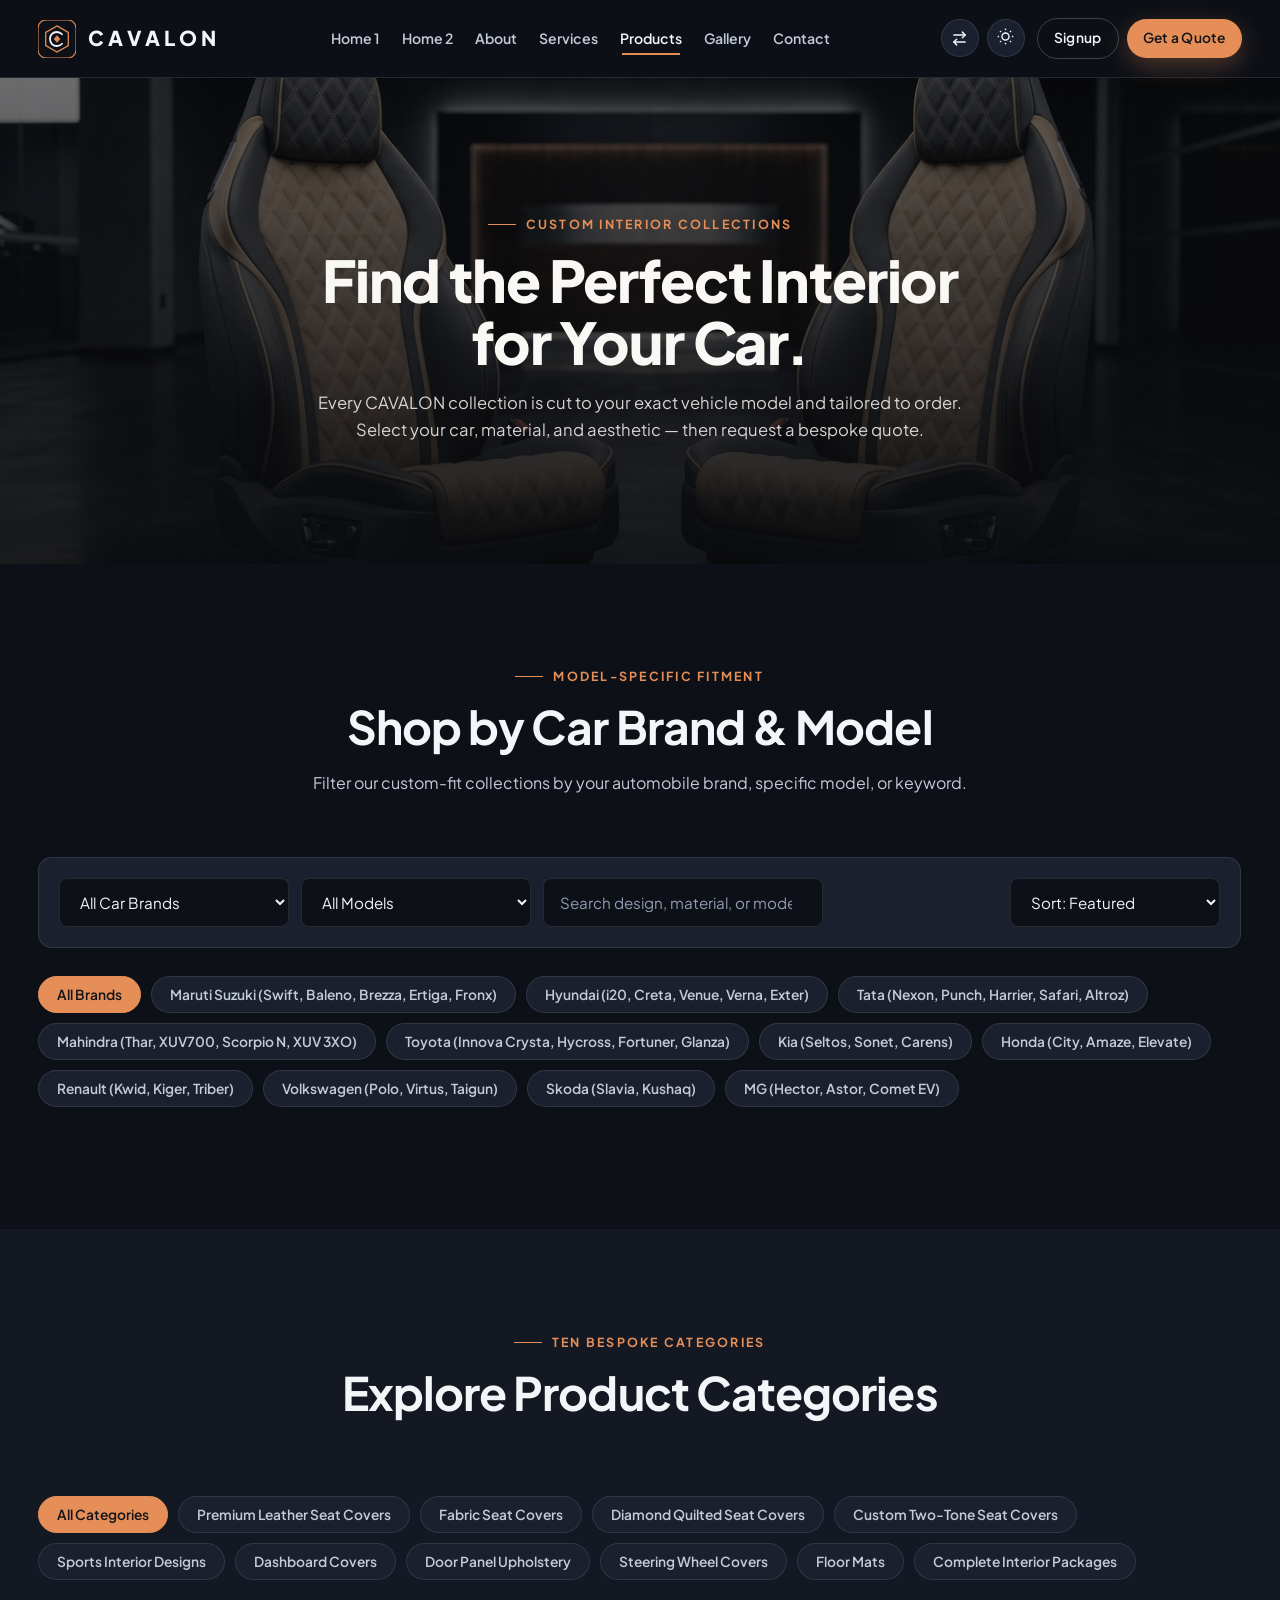
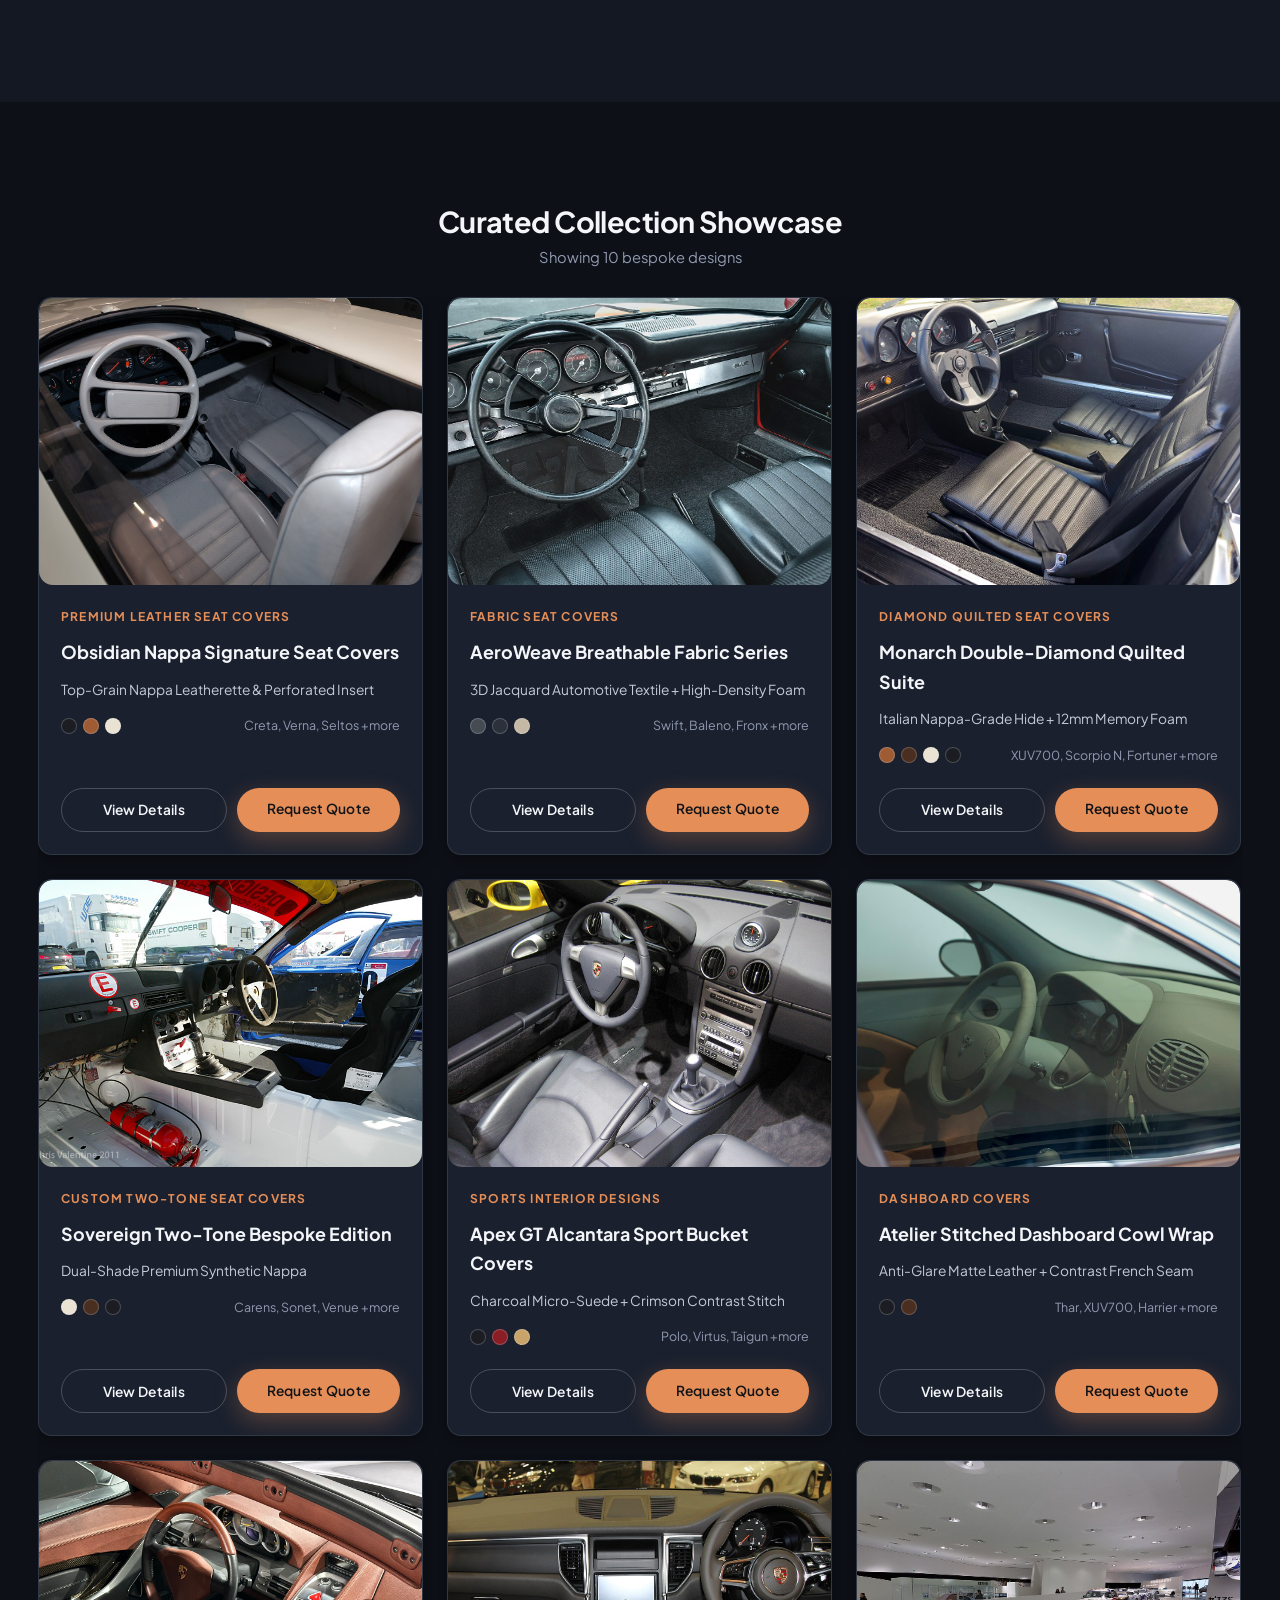
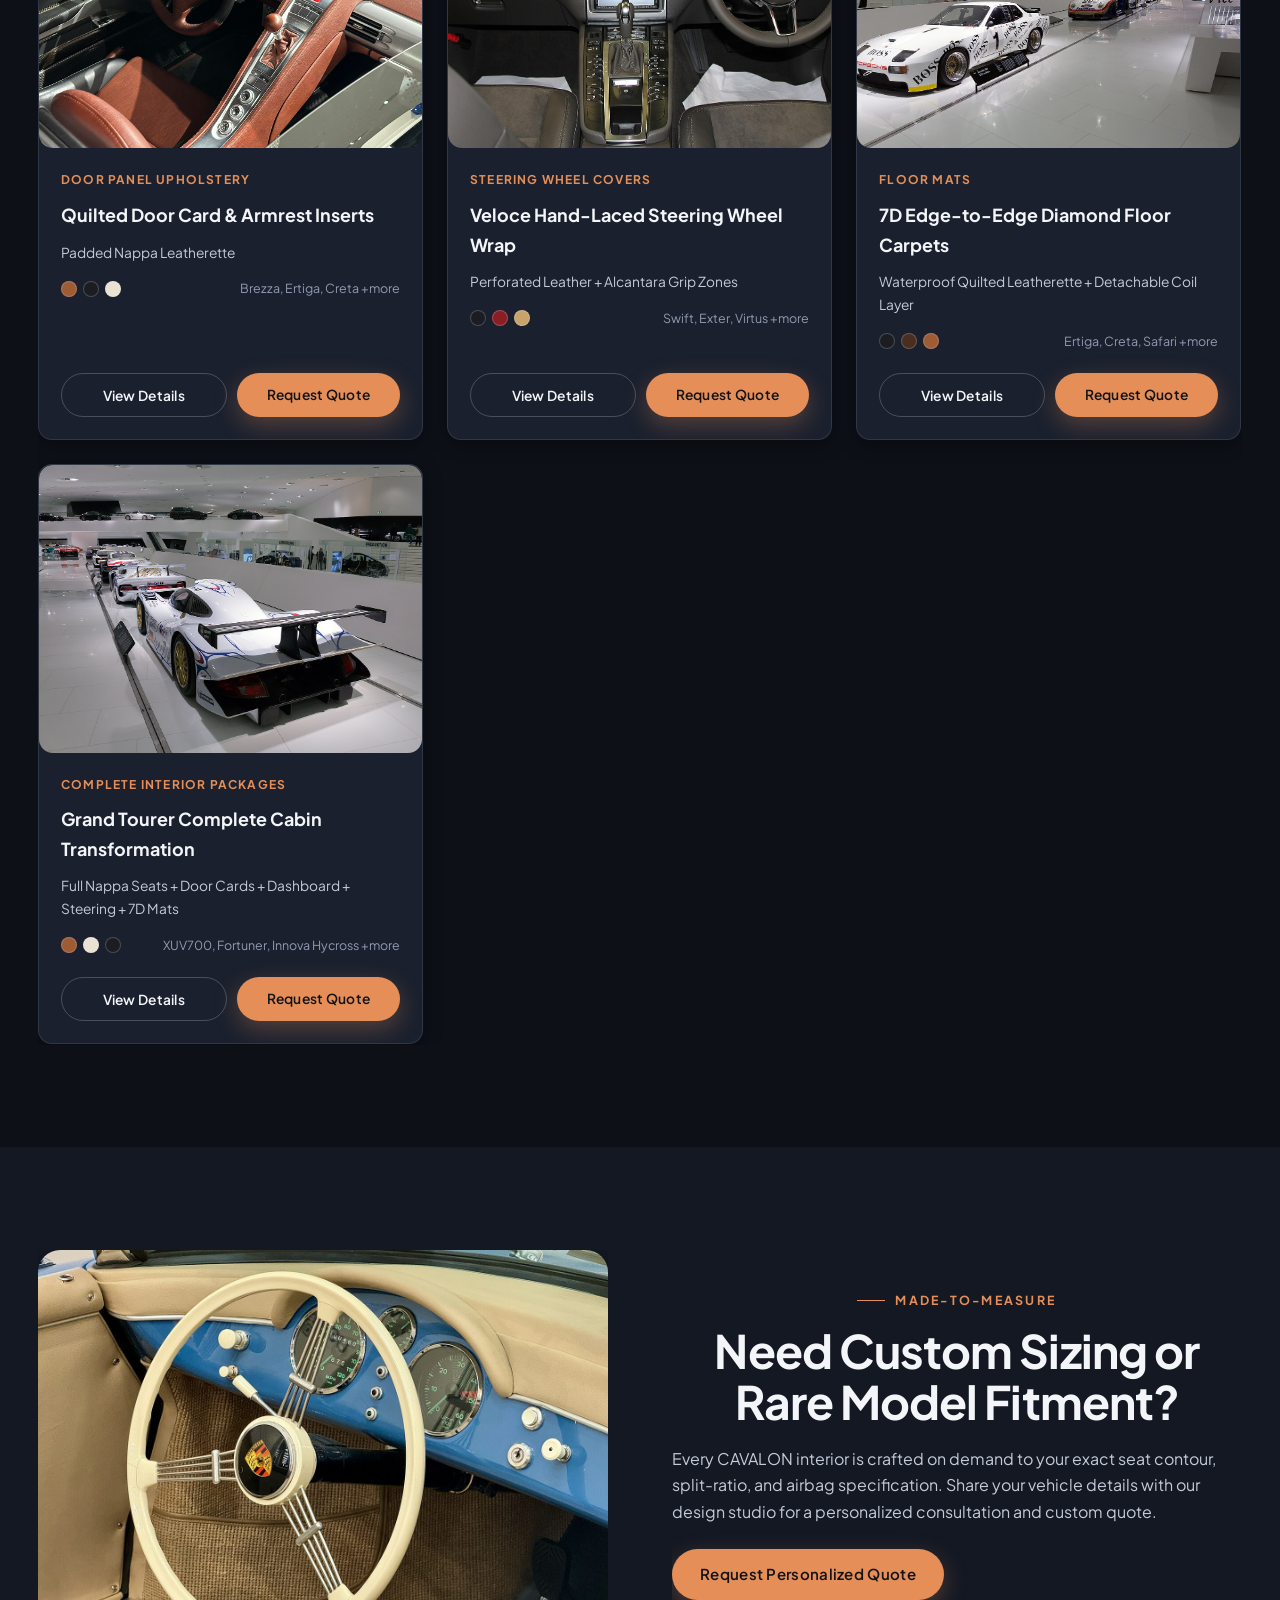
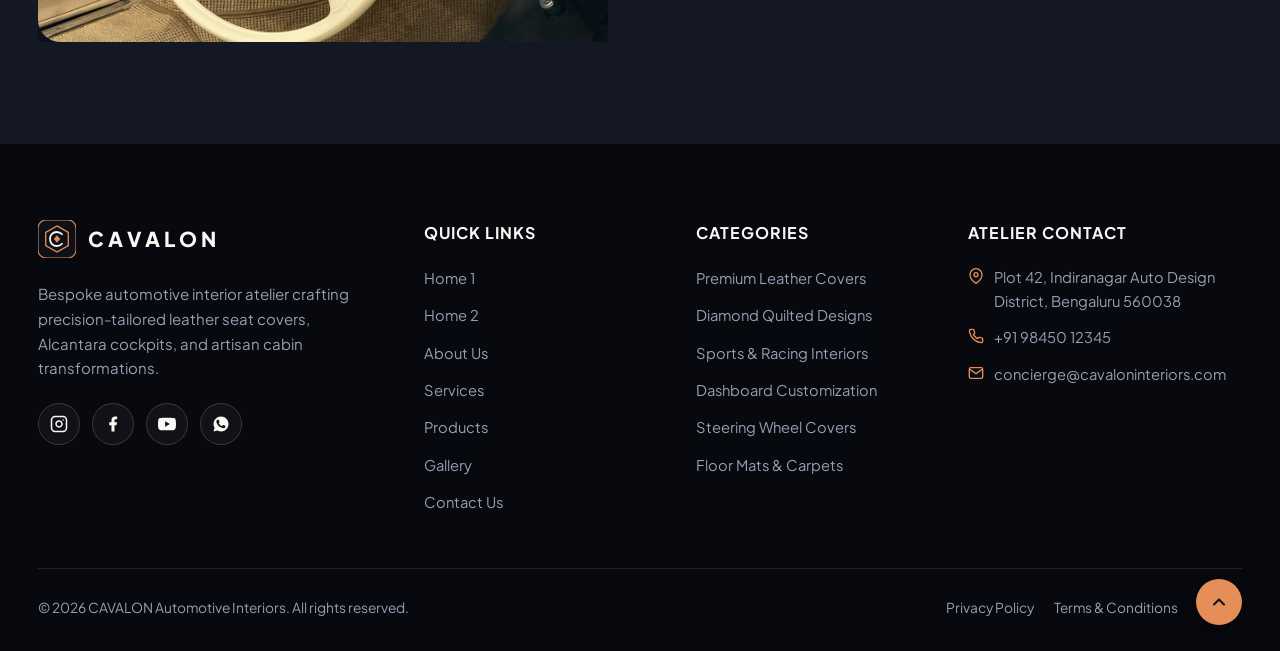
==== products.html @ 158937ce "Initial commit: CAVALON automotive interior customization website" ====
<!DOCTYPE html>
<html lang="en" data-theme="dark" dir="ltr">
<head>
  <meta charset="UTF-8" />
  <meta name="viewport" content="width=device-width, initial-scale=1.0" />
  <title>Products — CAVALON Custom Automotive Interior Collections</title>
  <meta name="description" content="Explore CAVALON custom-fit car seat covers, diamond-quilted leather, dashboard wraps, steering covers, and complete interior packages by car brand and model." />
  <link rel="icon" type="image/svg+xml" href="assets/images/favicon.svg" />
  <link rel="preconnect" href="https://fonts.googleapis.com" />
  <link rel="preconnect" href="https://fonts.gstatic.com" crossorigin />
  <link href="https://fonts.googleapis.com/css2?family=Plus+Jakarta+Sans:wght@400;500;600;700;800&display=swap" rel="stylesheet" />
  <link rel="stylesheet" href="assets/css/styles.css" />
  <link rel="stylesheet" href="assets/css/pages.css" />
</head>
<body>
  <header id="site-header"></header>

  <main>
    <!-- SECTION 1: PRODUCTS HERO -->
    <section class="page-hero" id="products-hero">
      <img src="assets/images/hero-products.jpg" alt="Custom tailored charcoal and champagne leather car seats" class="page-hero-bg" />
      <div class="page-hero-overlay"></div>
      <div class="container page-hero-content">
        <span class="eyebrow hero-reveal-1">Custom Interior Collections</span>
        <h1 class="page-hero-title hero-reveal-2">Find the Perfect Interior for Your Car.</h1>
        <p class="page-hero-desc hero-reveal-3">
          Every CAVALON collection is cut to your exact vehicle model and tailored to order. Select your car, material, and aesthetic — then request a bespoke quote.
        </p>
      </div>
    </section>

    <!-- SECTION 2: SHOP BY CAR BRAND & MODEL -->
    <section class="section" id="shop-by-brand">
      <div class="container">
        <div class="section-header" data-anim="fade-up">
          <span class="eyebrow">Model-Specific Fitment</span>
          <h2 class="section-title">Shop by Car Brand &amp; Model</h2>
          <p class="section-subtitle">Filter our custom-fit collections by your automobile brand, specific model, or keyword.</p>
        </div>

        <div class="filter-toolbar" data-anim="fade-up">
          <div style="display: flex; flex-wrap: wrap; gap: 12px; flex: 1;">
            <select id="brand-filter" class="form-control" style="max-width: 230px;" aria-label="Filter by Car Brand">
              <option value="all">All Car Brands</option>
              <option value="Maruti Suzuki">Maruti Suzuki</option>
              <option value="Hyundai">Hyundai</option>
              <option value="Tata">Tata</option>
              <option value="Mahindra">Mahindra</option>
              <option value="Toyota">Toyota</option>
              <option value="Kia">Kia</option>
              <option value="Honda">Honda</option>
              <option value="Renault">Renault</option>
              <option value="Volkswagen">Volkswagen</option>
              <option value="Skoda">Skoda</option>
              <option value="MG">MG</option>
            </select>
            <select id="model-filter" class="form-control" style="max-width: 230px;" aria-label="Filter by Car Model">
              <option value="all">All Models</option>
            </select>
            <input type="search" id="product-search" class="form-control" style="max-width: 280px;" placeholder="Search design, material, or model..." aria-label="Search products" />
          </div>
          <select id="product-sort" class="form-control" style="max-width: 210px;" aria-label="Sort Products">
            <option value="featured">Sort: Featured</option>
            <option value="az">Sort: Name (A–Z)</option>
            <option value="za">Sort: Name (Z–A)</option>
          </select>
        </div>

        <div class="brand-pills" id="brand-quick-pills" data-anim="fade-left">
          <button type="button" class="filter-pill active" data-brand-pill="all">All Brands</button>
          <button type="button" class="filter-pill" data-brand-pill="Maruti Suzuki">Maruti Suzuki (Swift, Baleno, Brezza, Ertiga, Fronx)</button>
          <button type="button" class="filter-pill" data-brand-pill="Hyundai">Hyundai (i20, Creta, Venue, Verna, Exter)</button>
          <button type="button" class="filter-pill" data-brand-pill="Tata">Tata (Nexon, Punch, Harrier, Safari, Altroz)</button>
          <button type="button" class="filter-pill" data-brand-pill="Mahindra">Mahindra (Thar, XUV700, Scorpio N, XUV 3XO)</button>
          <button type="button" class="filter-pill" data-brand-pill="Toyota">Toyota (Innova Crysta, Hycross, Fortuner, Glanza)</button>
          <button type="button" class="filter-pill" data-brand-pill="Kia">Kia (Seltos, Sonet, Carens)</button>
          <button type="button" class="filter-pill" data-brand-pill="Honda">Honda (City, Amaze, Elevate)</button>
          <button type="button" class="filter-pill" data-brand-pill="Renault">Renault (Kwid, Kiger, Triber)</button>
          <button type="button" class="filter-pill" data-brand-pill="Volkswagen">Volkswagen (Polo, Virtus, Taigun)</button>
          <button type="button" class="filter-pill" data-brand-pill="Skoda">Skoda (Slavia, Kushaq)</button>
          <button type="button" class="filter-pill" data-brand-pill="MG">MG (Hector, Astor, Comet EV)</button>
        </div>
      </div>
    </section>

    <!-- SECTION 3: EXPLORE PRODUCT CATEGORIES -->
    <section class="section section-alt" id="product-categories">
      <div class="container">
        <div class="section-header" data-anim="fade-up">
          <span class="eyebrow">Ten Bespoke Categories</span>
          <h2 class="section-title">Explore Product Categories</h2>
        </div>

        <div class="brand-pills" id="category-pills" data-anim="fade-right">
          <button type="button" class="filter-pill active" data-cat="all">All Categories</button>
          <button type="button" class="filter-pill" data-cat="leather">Premium Leather Seat Covers</button>
          <button type="button" class="filter-pill" data-cat="fabric">Fabric Seat Covers</button>
          <button type="button" class="filter-pill" data-cat="diamond">Diamond Quilted Seat Covers</button>
          <button type="button" class="filter-pill" data-cat="twotone">Custom Two-Tone Seat Covers</button>
          <button type="button" class="filter-pill" data-cat="sports">Sports Interior Designs</button>
          <button type="button" class="filter-pill" data-cat="dashboard">Dashboard Covers</button>
          <button type="button" class="filter-pill" data-cat="door">Door Panel Upholstery</button>
          <button type="button" class="filter-pill" data-cat="steering">Steering Wheel Covers</button>
          <button type="button" class="filter-pill" data-cat="mats">Floor Mats</button>
          <button type="button" class="filter-pill" data-cat="complete">Complete Interior Packages</button>
        </div>
      </div>
    </section>

    <!-- SECTION 4: PREMIUM PRODUCT SHOWCASE -->
    <section class="section" id="product-showcase">
      <div class="container">
        <div class="section-header" style="margin-bottom: 28px;">
          <h2 class="section-title" style="margin-bottom: 8px; font-size: 1.8rem;">Curated Collection Showcase</h2>
          <span id="product-count" style="color: var(--text-muted); font-size: 0.92rem;">Showing 10 bespoke designs</span>
        </div>

        <div class="products-grid" id="products-grid" data-anim="stagger-up"></div>
      </div>
    </section>

    <!-- SECTION 5: CUSTOM ORDER & PRODUCT ENQUIRY -->
    <section class="section section-alt" id="custom-order">
      <div class="container">
        <div class="split-editorial">
          <div class="craft-img-frame img-zoom-wrap" data-anim="clip-reveal">
            <img src="assets/images/prod-custom-cta.jpg" alt="Bespoke automotive interior tailoring and custom sizing" loading="lazy" />
          </div>
          <div data-anim="fade-left">
            <span class="eyebrow">Made-to-Measure</span>
            <h2 class="section-title">Need Custom Sizing or Rare Model Fitment?</h2>
            <p class="section-subtitle" style="margin-bottom: 24px;">
              Every CAVALON interior is crafted on demand to your exact seat contour, split-ratio, and airbag specification. Share your vehicle details with our design studio for a personalized consultation and custom quote.
            </p>
            <a href="contact.html" class="btn btn-primary">Request Personalized Quote</a>
          </div>
        </div>
      </div>
    </section>
  </main>

  <div class="modal-backdrop" id="product-modal" aria-hidden="true">
    <div class="modal-box">
      <button type="button" class="modal-close-btn" id="modal-close" aria-label="Close Details">&times;</button>
      <div id="modal-content"></div>
    </div>
  </div>

  <footer id="site-footer"></footer>

  <script src="assets/js/main.js"></script>
  <script>
    const BRAND_MODELS = {
      'Maruti Suzuki': ['Swift', 'Baleno', 'Brezza', 'Ertiga', 'Fronx'],
      'Hyundai': ['i20', 'Creta', 'Venue', 'Verna', 'Exter'],
      'Tata': ['Nexon', 'Punch', 'Harrier', 'Safari', 'Altroz'],
      'Mahindra': ['Thar', 'XUV700', 'Scorpio N', 'XUV 3XO'],
      'Toyota': ['Innova Crysta', 'Innova Hycross', 'Fortuner', 'Glanza'],
      'Kia': ['Seltos', 'Sonet', 'Carens'],
      'Honda': ['City', 'Amaze', 'Elevate'],
      'Renault': ['Kwid', 'Kiger', 'Triber'],
      'Volkswagen': ['Polo', 'Virtus', 'Taigun'],
      'Skoda': ['Slavia', 'Kushaq'],
      'MG': ['Hector', 'Astor', 'Comet EV']
    };

    const PRODUCTS = [
      {
        id: 1,
        name: 'Obsidian Nappa Signature Seat Covers',
        category: 'leather',
        categoryLabel: 'Premium Leather Seat Covers',
        material: 'Top-Grain Nappa Leatherette & Perforated Insert',
        colors: ['#1B1D22', '#9E5B34', '#EAE2D3'],
        brands: ['Hyundai', 'Kia', 'Honda', 'Volkswagen', 'Skoda'],
        models: ['Creta', 'Verna', 'Seltos', 'City', 'Virtus', 'Slavia'],
        img: 'assets/images/prod-1.jpg',
        desc: 'OEM-tensioned full-cabin seat upholstery with ventilated center micro-perforation and airbag-certified side seams.'
      },
      {
        id: 2,
        name: 'AeroWeave Breathable Fabric Series',
        category: 'fabric',
        categoryLabel: 'Fabric Seat Covers',
        material: '3D Jacquard Automotive Textile + High-Density Foam',
        colors: ['#464B53', '#2B303A', '#C5B8A5'],
        brands: ['Maruti Suzuki', 'Tata', 'Renault', 'Hyundai'],
        models: ['Swift', 'Baleno', 'Fronx', 'Punch', 'Altroz', 'Kiger', 'i20'],
        img: 'assets/images/prod-2.jpg',
        desc: 'Cool-touch woven upholstery engineered for humid climates with reinforced bolster abrasion guards.'
      },
      {
        id: 3,
        name: 'Monarch Double-Diamond Quilted Suite',
        category: 'diamond',
        categoryLabel: 'Diamond Quilted Seat Covers',
        material: 'Italian Nappa-Grade Hide + 12mm Memory Foam',
        colors: ['#9E5B34', '#4A2E20', '#EAE2D3', '#1B1D22'],
        brands: ['Mahindra', 'Toyota', 'Tata', 'MG'],
        models: ['XUV700', 'Scorpio N', 'Fortuner', 'Innova Hycross', 'Harrier', 'Safari', 'Hector'],
        img: 'assets/images/prod-3.jpg',
        desc: 'Double-needle diamond geometry with sculpted side bolsters and custom embroidered headrests.'
      },
      {
        id: 4,
        name: 'Sovereign Two-Tone Bespoke Edition',
        category: 'twotone',
        categoryLabel: 'Custom Two-Tone Seat Covers',
        material: 'Dual-Shade Premium Synthetic Nappa',
        colors: ['#EAE2D3', '#4A2E20', '#1B1D22'],
        brands: ['Kia', 'Hyundai', 'Toyota', 'Honda', 'Skoda'],
        models: ['Carens', 'Sonet', 'Venue', 'Innova Crysta', 'Elevate', 'Kushaq'],
        img: 'assets/images/prod-4.jpg',
        desc: 'Architectural two-tone contrast bolsters paired with ivory center panels and matching piping.'
      },
      {
        id: 5,
        name: 'Apex GT Alcantara Sport Bucket Covers',
        category: 'sports',
        categoryLabel: 'Sports Interior Designs',
        material: 'Charcoal Micro-Suede + Crimson Contrast Stitch',
        colors: ['#1B1D22', '#8B1E24', '#C8A46B'],
        brands: ['Volkswagen', 'Skoda', 'Tata', 'Mahindra', 'Hyundai'],
        models: ['Polo', 'Virtus', 'Taigun', 'Slavia', 'Nexon', 'Thar', 'i20'],
        img: 'assets/images/prod-5.jpg',
        desc: 'High-grip Alcantara center zones with sculpted lateral thigh bolsters and motorsport stripe accents.'
      },
      {
        id: 6,
        name: 'Atelier Stitched Dashboard Cowl Wrap',
        category: 'dashboard',
        categoryLabel: 'Dashboard Covers',
        material: 'Anti-Glare Matte Leather + Contrast French Seam',
        colors: ['#1B1D22', '#4A2E20'],
        brands: ['Mahindra', 'Tata', 'Toyota', 'MG', 'Kia'],
        models: ['Thar', 'XUV700', 'Harrier', 'Fortuner', 'Hector', 'Seltos'],
        img: 'assets/images/prod-6.jpg',
        desc: 'Precision-molded dashboard upholstery eliminating windshield glare while adding hand-stitched luxury.'
      },
      {
        id: 7,
        name: 'Quilted Door Card & Armrest Inserts',
        category: 'door',
        categoryLabel: 'Door Panel Upholstery',
        material: 'Padded Nappa Leatherette',
        colors: ['#9E5B34', '#1B1D22', '#EAE2D3'],
        brands: ['Maruti Suzuki', 'Hyundai', 'Tata', 'Honda', 'Toyota'],
        models: ['Brezza', 'Ertiga', 'Creta', 'Nexon', 'City', 'Glanza'],
        img: 'assets/images/prod-7.jpg',
        desc: 'Soft-touch padded door panel inlays and center console armrests color-matched to your seat upholstery.'
      },
      {
        id: 8,
        name: 'Veloce Hand-Laced Steering Wheel Wrap',
        category: 'steering',
        categoryLabel: 'Steering Wheel Covers',
        material: 'Perforated Leather + Alcantara Grip Zones',
        colors: ['#1B1D22', '#8B1E24', '#C8A46B'],
        brands: ['Maruti Suzuki', 'Hyundai', 'Volkswagen', 'Mahindra', 'Kia'],
        models: ['Swift', 'Exter', 'Virtus', 'XUV 3XO', 'Sonet'],
        img: 'assets/images/prod-8.jpg',
        desc: 'Custom-patterned steering wheel wrap with metallic 12-o’clock alignment band and ergonomic thumb grips.'
      },
      {
        id: 9,
        name: '7D Edge-to-Edge Diamond Floor Carpets',
        category: 'mats',
        categoryLabel: 'Floor Mats',
        material: 'Waterproof Quilted Leatherette + Detachable Coil Layer',
        colors: ['#1B1D22', '#4A2E20', '#9E5B34'],
        brands: ['Maruti Suzuki', 'Hyundai', 'Tata', 'Mahindra', 'Toyota', 'Renault', 'MG'],
        models: ['Ertiga', 'Creta', 'Safari', 'Scorpio N', 'Innova Hycross', 'Triber', 'Comet EV'],
        img: 'assets/images/prod-9.jpg',
        desc: 'Laser-measured raised-wall floor protection with anti-slip heel plate and easy-rinse top mats.'
      },
      {
        id: 10,
        name: 'Grand Tourer Complete Cabin Transformation',
        category: 'complete',
        categoryLabel: 'Complete Interior Packages',
        material: 'Full Nappa Seats + Door Cards + Dashboard + Steering + 7D Mats',
        colors: ['#9E5B34', '#EAE2D3', '#1B1D22'],
        brands: ['Mahindra', 'Toyota', 'Tata', 'MG', 'Kia', 'Hyundai'],
        models: ['XUV700', 'Fortuner', 'Innova Hycross', 'Safari', 'Hector', 'Seltos', 'Creta'],
        img: 'assets/images/prod-10.jpg',
        desc: 'Our flagship bumper-to-bumper interior overhaul uniting seats, doors, dash, steering, and carpets in one cohesive palette.'
      }
    ];

    let activeBrand = 'all';
    let activeModel = 'all';
    let activeCategory = 'all';
    let searchTerm = '';
    let sortMode = 'featured';

    const brandSelect = document.getElementById('brand-filter');
    const modelSelect = document.getElementById('model-filter');
    const searchInput = document.getElementById('product-search');
    const sortSelect = document.getElementById('product-sort');

    function populateModelDropdown() {
      if (activeBrand === 'all') {
        modelSelect.innerHTML = '<option value="all">All Models</option>';
        activeModel = 'all';
        return;
      }
      const models = BRAND_MODELS[activeBrand] || [];
      modelSelect.innerHTML = '<option value="all">All ' + activeBrand + ' Models</option>' +
        models.map((m) => `<option value="${m}">${m}</option>`).join('');
      activeModel = 'all';
    }

    function renderProducts() {
      let list = PRODUCTS.filter((p) => {
        const matchBrand = activeBrand === 'all' || p.brands.includes(activeBrand);
        const matchModel = activeModel === 'all' || p.models.includes(activeModel);
        const matchCat = activeCategory === 'all' || p.category === activeCategory;
        const q = searchTerm.trim().toLowerCase();
        const matchSearch = !q ||
          p.name.toLowerCase().includes(q) ||
          p.material.toLowerCase().includes(q) ||
          p.models.some((m) => m.toLowerCase().includes(q)) ||
          p.brands.some((b) => b.toLowerCase().includes(q));
        return matchBrand && matchModel && matchCat && matchSearch;
      });

      if (sortMode === 'az') list.sort((a, b) => a.name.localeCompare(b.name));
      if (sortMode === 'za') list.sort((a, b) => b.name.localeCompare(a.name));

      document.getElementById('product-count').textContent = `Showing ${list.length} bespoke design${list.length === 1 ? '' : 's'}`;
      const grid = document.getElementById('products-grid');

      if (!list.length) {
        grid.innerHTML = `<div style="grid-column: 1 / -1; text-align: center; padding: 48px 20px; border: 1px dashed var(--border-strong); border-radius: var(--radius-md);">
          <h3 class="cat-scroll-title">No matching designs found</h3>
          <p class="section-subtitle" style="margin: 8px auto 18px;">We custom-craft for every model on request. Reset filters or request a custom quote directly.</p>
          <a href="contact.html" class="btn btn-primary btn-sm">Request Custom Fitment</a>
        </div>`;
        return;
      }

      grid.innerHTML = list.map((p) => `
        <article class="card">
          <div class="img-zoom-wrap"><img src="${p.img}" alt="${p.name}" class="product-card-img" loading="lazy" /></div>
          <div class="product-card-body">
            <span style="font-size: 0.75rem; font-weight: 700; text-transform: uppercase; letter-spacing: 0.1em; color: var(--accent);">${p.categoryLabel}</span>
            <h3 class="cat-scroll-title" style="margin-bottom: 2px;">${p.name}</h3>
            <p style="font-size: 0.86rem; color: var(--text-secondary);">${p.material}</p>
            <div style="display: flex; align-items: center; justify-content: space-between; margin-block: 4px;">
              <div class="color-dots" title="Available Hide Shades">
                ${p.colors.map((c) => `<span class="color-dot" style="background: ${c};"></span>`).join('')}
              </div>
              <span style="font-size: 0.78rem; color: var(--text-muted);">${p.models.slice(0, 3).join(', ')} +more</span>
            </div>
            <div style="display: flex; gap: 10px; margin-top: 8px;">
              <button type="button" class="btn btn-secondary btn-sm" style="flex: 1;" onclick="openProductModal(${p.id})">View Details</button>
              <a href="contact.html?category=${encodeURIComponent(p.categoryLabel)}" class="btn btn-primary btn-sm" style="flex: 1;">Request Quote</a>
            </div>
          </div>
        </article>
      `).join('');
    }

    window.openProductModal = function (id) {
      const p = PRODUCTS.find((item) => item.id === id);
      if (!p) return;
      const modal = document.getElementById('product-modal');
      document.getElementById('modal-content').innerHTML = `
        <img src="${p.img}" alt="${p.name}" style="width: 100%; max-height: 360px; object-fit: cover;" />
        <div style="padding: 28px;">
          <span class="eyebrow">${p.categoryLabel}</span>
          <h3 class="section-title" style="font-size: 1.75rem; margin-bottom: 10px;">${p.name}</h3>
          <p class="section-subtitle" style="margin-bottom: 18px;">${p.desc}</p>
          <p style="font-size: 0.92rem; margin-bottom: 8px;"><strong>Material:</strong> ${p.material}</p>
          <p style="font-size: 0.92rem; margin-bottom: 20px;"><strong>Compatible Highlights:</strong> ${p.models.join(', ')} (plus custom model-year templates)</p>
          <a href="contact.html?category=${encodeURIComponent(p.categoryLabel)}" class="btn btn-primary">Request Custom Quote</a>
        </div>
      `;
      modal.classList.add('open');
      modal.setAttribute('aria-hidden', 'false');
    };

    document.getElementById('modal-close').addEventListener('click', () => {
      document.getElementById('product-modal').classList.remove('open');
    });
    document.getElementById('product-modal').addEventListener('click', (e) => {
      if (e.target.id === 'product-modal') e.target.classList.remove('open');
    });

    brandSelect.addEventListener('change', () => {
      activeBrand = brandSelect.value;
      document.querySelectorAll('[data-brand-pill]').forEach((b) => {
        b.classList.toggle('active', b.getAttribute('data-brand-pill') === activeBrand);
      });
      populateModelDropdown();
      renderProducts();
    });

    modelSelect.addEventListener('change', () => {
      activeModel = modelSelect.value;
      renderProducts();
    });

    searchInput.addEventListener('input', () => {
      searchTerm = searchInput.value;
      renderProducts();
    });

    sortSelect.addEventListener('change', () => {
      sortMode = sortSelect.value;
      renderProducts();
    });

    document.querySelectorAll('[data-brand-pill]').forEach((btn) => {
      btn.addEventListener('click', () => {
        activeBrand = btn.getAttribute('data-brand-pill');
        brandSelect.value = activeBrand;
        document.querySelectorAll('[data-brand-pill]').forEach((b) => b.classList.remove('active'));
        btn.classList.add('active');
        populateModelDropdown();
        renderProducts();
      });
    });

    document.querySelectorAll('[data-cat]').forEach((btn) => {
      btn.addEventListener('click', () => {
        activeCategory = btn.getAttribute('data-cat');
        document.querySelectorAll('[data-cat]').forEach((b) => b.classList.remove('active'));
        btn.classList.add('active');
        renderProducts();
      });
    });

    const urlCat = new URLSearchParams(window.location.search).get('cat');
    if (urlCat) {
      activeCategory = urlCat;
      document.querySelectorAll('[data-cat]').forEach((b) => {
        b.classList.toggle('active', b.getAttribute('data-cat') === urlCat);
      });
    }

    renderProducts();
  </script>
</body>
</html>
---- assets/css/styles.css ----
/* ==========================================================================
   CAVALON — Luxury Automotive Interior Customization
   Design System, Theme Tokens, RTL Support, Animations & Responsive Layout
   ========================================================================== */

:root {
  /* Light Mode Palette — Silk Stone, Midnight Slate & Burnished Copper */
  --bg-primary: #F8F6F3;
  --bg-secondary: #EFECE6;
  --bg-elevated: #FFFFFF;
  --bg-glass: rgba(248, 246, 243, 0.88);
  --bg-dark-surface: #111520;
  --bg-footer: #0B0E16;

  --text-primary: #121621;
  --text-secondary: #434B5C;
  --text-muted: #687185;
  --text-inverse: #F8F6F3;
  --text-footer: #EBEEF5;
  --text-footer-muted: #9BA3B4;

  --accent: #C96F3B;
  --accent-hover: #B05B2A;
  --accent-light: rgba(201, 111, 59, 0.14);
  --accent-glow: rgba(201, 111, 59, 0.28);

  --border-color: rgba(18, 22, 33, 0.11);
  --border-strong: rgba(18, 22, 33, 0.22);
  --shadow-sm: 0 4px 16px rgba(11, 14, 22, 0.06);
  --shadow-md: 0 12px 32px rgba(11, 14, 22, 0.09);
  --shadow-lg: 0 24px 60px rgba(11, 14, 22, 0.14);

  --header-height: 78px;
  --container-max: 1320px;
  --radius-sm: 8px;
  --radius-md: 14px;
  --radius-lg: 22px;
  --radius-xl: 32px;

  --font-body: 'Plus Jakarta Sans', 'Segoe UI', system-ui, sans-serif;
  --font-display: var(--font-body);

  --ease-luxury: cubic-bezier(0.22, 1, 0.36, 1);
  --transition-base: 0.35s var(--ease-luxury);
}

[data-theme="dark"] {
  /* Dark Mode Palette — Midnight Graphite, Carbon Slate & Burnished Copper */
  --bg-primary: #0D1017;
  --bg-secondary: #131823;
  --bg-elevated: #1A202E;
  --bg-glass: rgba(13, 16, 23, 0.88);
  --bg-dark-surface: #080A0F;
  --bg-footer: #07090E;

  --text-primary: #F3F5F8;
  --text-secondary: #C4CBD8;
  --text-muted: #919AB0;
  --text-inverse: #0D1017;
  --text-footer: #F0F3F8;
  --text-footer-muted: #969FB3;

  --accent: #E58E58;
  --accent-hover: #F0A372;
  --accent-light: rgba(229, 142, 88, 0.15);
  --accent-glow: rgba(229, 142, 88, 0.30);

  --border-color: rgba(235, 240, 250, 0.11);
  --border-strong: rgba(235, 240, 250, 0.22);
  --shadow-sm: 0 4px 18px rgba(0, 0, 0, 0.38);
  --shadow-md: 0 14px 36px rgba(0, 0, 0, 0.48);
  --shadow-lg: 0 28px 68px rgba(0, 0, 0, 0.68);
}

/* Reset & Base */
*, *::before, *::after {
  box-sizing: border-box;
  margin: 0;
  padding: 0;
}

html {
  scroll-behavior: smooth;
  font-size: 16px;
  overflow-x: clip;
}

body {
  font-family: var(--font-body);
  background-color: var(--bg-primary);
  color: var(--text-primary);
  line-height: 1.65;
  overflow-x: clip;
  transition: background-color 0.35s ease, color 0.35s ease;
  -webkit-font-smoothing: antialiased;
}

img {
  display: block;
  max-width: 100%;
  height: auto;
}

a {
  color: inherit;
  text-decoration: none;
  transition: color var(--transition-base);
}

button, input, select, textarea {
  font-family: inherit;
  color: inherit;
}

button {
  cursor: pointer;
  border: none;
  background: none;
}

ul, ol {
  list-style: none;
}

/* Container & Layout Utilities */
.container {
  width: 100%;
  max-width: var(--container-max);
  margin-inline: auto;
  padding-inline: clamp(16px, 3vw, 40px);
}

.section {
  padding-block: clamp(64px, 8vw, 116px);
  position: relative;
  overflow-x: clip;
}

.section-alt {
  background-color: var(--bg-secondary);
}

.eyebrow {
  display: inline-flex;
  align-items: center;
  gap: 10px;
  font-size: 0.78rem;
  font-weight: 700;
  letter-spacing: 0.18em;
  text-transform: uppercase;
  color: var(--accent);
  margin-bottom: 14px;
}

.eyebrow::before {
  content: "";
  width: 28px;
  height: 1.5px;
  background-color: var(--accent);
  display: inline-block;
}

.section-title {
  font-family: var(--font-display);
  font-size: clamp(1.9rem, 3.6vw, 3.2rem);
  font-weight: 700;
  line-height: 1.12;
  letter-spacing: -0.02em;
  color: var(--text-primary);
  margin-bottom: 18px;
}

.section-subtitle {
  font-size: clamp(1rem, 1.25vw, 1.125rem);
  color: var(--text-secondary);
  max-width: 64ch;
}

.section .eyebrow {
  display: flex;
  justify-content: center;
  width: 100%;
}

.section .section-title {
  text-align: center;
}

.section-header {
  margin-bottom: clamp(36px, 5vw, 60px);
  text-align: center;
  display: flex;
  flex-direction: column;
  align-items: center;
}

.section-header .section-subtitle {
  margin-inline: auto;
}

.section-header .brand-pills {
  justify-content: center;
}

/* Buttons */
.btn {
  display: inline-flex;
  align-items: center;
  justify-content: center;
  gap: 10px;
  min-height: 50px;
  min-width: 240px;
  padding: 13px 28px;
  border-radius: 999px;
  font-weight: 600;
  font-size: 0.94rem;
  letter-spacing: 0.02em;
  text-align: center;
  transition: transform 0.3s var(--ease-luxury), background-color 0.3s ease, color 0.3s ease, border-color 0.3s ease, box-shadow 0.3s ease;
  white-space: nowrap;
}

.btn-primary {
  background-color: var(--accent);
  color: #111317;
  box-shadow: 0 8px 24px var(--accent-glow);
}

.btn-primary:hover {
  background-color: var(--accent-hover);
  transform: translateY(-2px);
  box-shadow: 0 12px 30px var(--accent-glow);
}

.btn-secondary {
  background-color: transparent;
  color: var(--text-primary);
  border: 1.5px solid var(--border-strong);
}

.btn-secondary:hover {
  border-color: var(--accent);
  color: var(--accent);
  transform: translateY(-2px);
}

.btn-light-outline {
  background-color: rgba(255, 255, 255, 0.08);
  color: #FAF8F5;
  border: 1.5px solid rgba(250, 248, 245, 0.38);
  backdrop-filter: blur(10px);
}

.btn-light-outline:hover {
  background-color: #FAF8F5;
  color: #111317;
  transform: translateY(-2px);
}

.btn-sm {
  min-height: 44px;
  min-width: 0;
  width: 100%;
  padding: 10px 20px;
  font-size: 0.86rem;
}

.header-actions .btn-sm {
  width: auto;
  min-width: auto;
  min-height: 38px;
  padding: 8px 16px;
  white-space: nowrap;
}

/* ==========================================================================
   BRAND LOGO (Consistent across Header, Footer, Login, Signup)
   ========================================================================== */
.brand-lockup {
  display: inline-flex;
  align-items: center;
  gap: 12px;
  flex-shrink: 0;
}

.brand-logo-mark {
  width: 38px;
  height: 38px;
  flex-shrink: 0;
  display: block;
}

.brand-wordmark {
  font-family: var(--font-display);
  font-size: 1.28rem;
  font-weight: 800;
  letter-spacing: 0.2em;
  text-transform: uppercase;
  line-height: 1;
}

/* ==========================================================================
   STICKY HEADER & NAVIGATION
   ========================================================================== */
body.has-fixed-header {
  padding-top: var(--header-height);
}

.site-header {
  position: fixed;
  top: 0;
  inset-inline: 0;
  z-index: 1000;
  height: var(--header-height);
  background-color: var(--bg-glass);
  backdrop-filter: blur(16px);
  -webkit-backdrop-filter: blur(16px);
  border-bottom: 1px solid var(--border-color);
  transition: background-color 0.3s ease, box-shadow 0.3s ease;
}

.site-header.scrolled {
  box-shadow: var(--shadow-sm);
}

.header-inner {
  height: 100%;
  display: flex;
  align-items: center;
  justify-content: space-between;
  flex-wrap: nowrap;
  gap: 12px;
}

.main-nav {
  display: flex;
  align-items: center;
  flex-wrap: nowrap;
  gap: 2px;
}

.nav-link {
  position: relative;
  padding: 8px 10px;
  font-size: 0.88rem;
  font-weight: 600;
  color: var(--text-secondary);
  border-radius: 8px;
  transition: color 0.25s ease, background-color 0.25s ease;
  white-space: nowrap;
}

.nav-link::after {
  content: "";
  position: absolute;
  inset-inline: 12px;
  bottom: 3px;
  height: 2px;
  background-color: var(--accent);
  transform: scaleX(0);
  transform-origin: center;
  transition: transform 0.3s var(--ease-luxury);
}

.nav-link:hover,
.nav-link.active {
  color: var(--text-primary);
}

.nav-link.active::after,
.nav-link:hover::after {
  transform: scaleX(1);
}

.header-actions {
  display: flex;
  align-items: center;
  flex-wrap: nowrap;
  flex-shrink: 0;
  gap: 8px;
}

.auth-nav-group {
  display: flex;
  align-items: center;
  flex-wrap: nowrap;
  gap: 8px;
  margin-inline-start: 4px;
}

.icon-toggle-btn {
  width: 38px;
  height: 38px;
  border-radius: 50%;
  border: 1px solid var(--border-color);
  background-color: var(--bg-elevated);
  color: var(--text-primary);
  display: inline-flex;
  align-items: center;
  justify-content: center;
  font-size: 0.72rem;
  font-weight: 700;
  letter-spacing: 0.04em;
  transition: border-color 0.25s ease, color 0.25s ease, transform 0.25s ease;
}

.icon-toggle-btn:hover {
  border-color: var(--accent);
  color: var(--accent);
  transform: translateY(-1px);
}

.hamburger-btn {
  display: none;
  width: 42px;
  height: 42px;
  border-radius: 10px;
  border: 1px solid var(--border-color);
  background-color: var(--bg-elevated);
  color: var(--text-primary);
  align-items: center;
  justify-content: center;
}

/* Mobile Drawer */
.mobile-drawer {
  position: fixed;
  inset: 0;
  z-index: 1200;
  background-color: rgba(0, 0, 0, 0.55);
  backdrop-filter: blur(6px);
  opacity: 0;
  pointer-events: none;
  transition: opacity 0.3s ease;
}

.mobile-drawer.open {
  opacity: 1;
  pointer-events: auto;
}

.mobile-drawer-panel {
  position: fixed;
  top: 0;
  inset-inline-end: 0;
  width: min(340px, 86vw);
  height: 100dvh;
  background-color: var(--bg-elevated);
  border-inline-start: 1px solid var(--border-color);
  padding: 24px;
  display: flex;
  flex-direction: column;
  gap: 24px;
  transform: translateX(100%);
  transition: transform 0.38s var(--ease-luxury);
  overflow-y: auto;
}

[dir="rtl"] .mobile-drawer-panel {
  transform: translateX(-100%);
}

.mobile-drawer.open .mobile-drawer-panel {
  transform: translateX(0);
}

.mobile-drawer-header {
  display: flex;
  align-items: center;
  justify-content: space-between;
  padding-bottom: 16px;
  border-bottom: 1px solid var(--border-color);
}

.mobile-nav-list {
  display: flex;
  flex-direction: column;
  gap: 6px;
}

.mobile-nav-link {
  display: flex;
  align-items: center;
  justify-content: space-between;
  padding: 12px 14px;
  border-radius: 10px;
  font-weight: 600;
  font-size: 1rem;
  color: var(--text-secondary);
}

.mobile-nav-link.active,
.mobile-nav-link:hover {
  background-color: var(--accent-light);
  color: var(--accent);
}

/* ==========================================================================
   FOOTER
   ========================================================================== */
.site-footer {
  background-color: var(--bg-footer);
  color: var(--text-footer);
  padding-top: 76px;
  padding-bottom: 32px;
  position: relative;
  border-top: 1px solid rgba(255, 255, 255, 0.08);
}

.footer-grid {
  display: grid;
  grid-template-columns: 1.5fr 1fr 1fr 1.2fr;
  gap: 44px;
  padding-bottom: 52px;
  border-bottom: 1px solid rgba(255, 255, 255, 0.1);
}

.footer-brand .brand-wordmark {
  color: #FAF8F5;
}

.footer-desc {
  margin-top: 16px;
  color: var(--text-footer-muted);
  font-size: 0.94rem;
  max-width: 34ch;
}

.footer-heading {
  font-family: var(--font-display);
  font-size: 1rem;
  font-weight: 700;
  letter-spacing: 0.06em;
  text-transform: uppercase;
  color: #FAF8F5;
  margin-bottom: 18px;
}

.footer-links {
  display: flex;
  flex-direction: column;
  gap: 11px;
}

.footer-links a {
  color: var(--text-footer-muted);
  font-size: 0.92rem;
  transition: color 0.25s ease, transform 0.25s ease;
  display: inline-block;
}

.footer-links a:hover {
  color: var(--accent);
  transform: translateX(4px);
}

[dir="rtl"] .footer-links a:hover {
  transform: translateX(-4px);
}

.footer-contact-list {
  display: flex;
  flex-direction: column;
  gap: 12px;
  color: var(--text-footer-muted);
  font-size: 0.92rem;
}

.footer-contact-item {
  display: flex;
  align-items: flex-start;
  gap: 10px;
}

.footer-contact-item svg {
  flex-shrink: 0;
  margin-top: 3px;
  color: var(--accent);
}

/* Social Icons with Individual Brand Hover Effects */
.social-row {
  display: flex;
  align-items: center;
  gap: 12px;
  margin-top: 22px;
}

.social-icon-btn {
  width: 42px;
  height: 42px;
  border-radius: 50%;
  border: 1px solid rgba(255, 255, 255, 0.16);
  background-color: rgba(255, 255, 255, 0.04);
  color: #FAF8F5;
  display: inline-flex;
  align-items: center;
  justify-content: center;
  transition: transform 0.35s var(--ease-luxury), background 0.35s ease, border-color 0.35s ease, box-shadow 0.35s ease, color 0.35s ease;
}

.social-icon-btn.social-ig:hover {
  background: radial-gradient(circle at 30% 107%, #fdf497 0%, #fdf497 5%, #fd5949 45%, #d6249f 60%, #285AEB 90%);
  border-color: transparent;
  transform: translateY(-4px) rotate(6deg);
  box-shadow: 0 10px 22px rgba(214, 36, 159, 0.38);
}

.social-icon-btn.social-fb:hover {
  background-color: #1877F2;
  border-color: #1877F2;
  transform: translateY(-4px) scale(1.08);
  box-shadow: 0 10px 22px rgba(24, 119, 242, 0.38);
}

.social-icon-btn.social-yt:hover {
  background-color: #FF0000;
  border-color: #FF0000;
  transform: translateY(-4px) scale(1.08);
  box-shadow: 0 10px 22px rgba(255, 0, 0, 0.38);
}

.social-icon-btn.social-wa:hover {
  background-color: #25D366;
  border-color: #25D366;
  color: #0B0C0F;
  transform: translateY(-4px) rotate(-6deg);
  box-shadow: 0 10px 22px rgba(37, 211, 102, 0.38);
}

.footer-bottom {
  padding-top: 28px;
  display: flex;
  flex-wrap: wrap;
  align-items: center;
  justify-content: space-between;
  gap: 16px;
  font-size: 0.86rem;
  color: var(--text-footer-muted);
}

.footer-legal {
  display: flex;
  align-items: center;
  gap: 20px;
  padding-inline-end: 64px;
}

.footer-legal a:hover {
  color: var(--accent);
}

.back-to-top-btn {
  position: absolute;
  bottom: 26px;
  inset-inline-end: clamp(16px, 3vw, 40px);
  width: 46px;
  height: 46px;
  border-radius: 50%;
  background-color: var(--accent);
  color: #111317;
  display: inline-flex;
  align-items: center;
  justify-content: center;
  box-shadow: 0 8px 22px rgba(0, 0, 0, 0.45);
  transition: transform 0.35s var(--ease-luxury), background-color 0.25s ease;
}

.back-to-top-btn:hover {
  transform: translateY(-5px);
  background-color: var(--accent-hover);
}

/* ==========================================================================
   UNIQUE SECTION ANIMATIONS (Scroll-Triggered + Interactive)
   ========================================================================== */
[data-anim] {
  opacity: 0;
  will-change: transform, opacity, clip-path, filter;
  transition: opacity 0.85s var(--ease-luxury), transform 0.85s var(--ease-luxury), clip-path 0.95s var(--ease-luxury), filter 0.85s var(--ease-luxury);
}

[data-anim="fade-up"] { transform: translateY(36px); }
[data-anim="fade-left"] { transform: translateX(48px); }
[data-anim="fade-right"] { transform: translateX(-48px); }
[data-anim="zoom-in"] { transform: scale(0.92); }
[data-anim="zoom-out"] { transform: scale(1.07); }
[data-anim="clip-reveal"] { clip-path: inset(0 0 100% 0); transform: translateY(20px); }
[data-anim="mask-slide"] { clip-path: inset(0 100% 0 0); transform: scale(1.04); }
[data-anim="flip-up"] { transform: perspective(900px) rotateX(12deg) translateY(28px); transform-origin: bottom center; }
[data-anim="blur-in"] { filter: blur(10px); transform: translateY(22px); }
[data-anim="skew-rise"] { transform: translateY(34px) skewY(1.8deg); }
[data-anim="stagger-up"] { transform: translateY(24px); }

[data-anim].in-view {
  opacity: 1;
  transform: none;
  clip-path: inset(0 0 0 0);
  filter: blur(0);
}

[data-anim="stagger-up"] > * {
  opacity: 0;
  transform: translateY(24px);
  transition: opacity 0.7s var(--ease-luxury), transform 0.7s var(--ease-luxury);
}

[data-anim="stagger-up"].in-view > * {
  opacity: 1;
  transform: none;
}

[data-anim="stagger-up"].in-view > *:nth-child(1) { transition-delay: 0.05s; }
[data-anim="stagger-up"].in-view > *:nth-child(2) { transition-delay: 0.12s; }
[data-anim="stagger-up"].in-view > *:nth-child(3) { transition-delay: 0.19s; }
[data-anim="stagger-up"].in-view > *:nth-child(4) { transition-delay: 0.26s; }
[data-anim="stagger-up"].in-view > *:nth-child(5) { transition-delay: 0.33s; }
[data-anim="stagger-up"].in-view > *:nth-child(6) { transition-delay: 0.40s; }
[data-anim="stagger-up"].in-view > *:nth-child(7) { transition-delay: 0.47s; }
[data-anim="stagger-up"].in-view > *:nth-child(8) { transition-delay: 0.54s; }

/* Floating animation for Home 2 magazine elements */
@keyframes floatSlow {
  0%, 100% { transform: translateY(0px); }
  50% { transform: translateY(-10px); }
}

.anim-float {
  animation: floatSlow 6s ease-in-out infinite;
}

/* Character / headline reveal */
@keyframes heroTextRise {
  from {
    opacity: 0;
    transform: translateY(32px);
  }
  to {
    opacity: 1;
    transform: translateY(0);
  }
}

.hero-reveal-1 { animation: heroTextRise 0.85s var(--ease-luxury) 0.08s both; }
.hero-reveal-2 { animation: heroTextRise 0.85s var(--ease-luxury) 0.22s both; }
.hero-reveal-3 { animation: heroTextRise 0.85s var(--ease-luxury) 0.36s both; }
.hero-reveal-4 { animation: heroTextRise 0.85s var(--ease-luxury) 0.5s both; }

/* 3D Card Tilt */
.tilt-card {
  transition: transform 0.3s ease, box-shadow 0.3s ease;
  transform-style: preserve-3d;
}

/* Hover Image Zoom */
.img-zoom-wrap {
  overflow: hidden;
  border-radius: inherit;
}

.img-zoom-wrap img {
  transition: transform 0.7s var(--ease-luxury);
}

.img-zoom-wrap:hover img {
  transform: scale(1.07);
}

@media (prefers-reduced-motion: reduce) {
  [data-anim], .hero-reveal-1, .hero-reveal-2, .hero-reveal-3, .hero-reveal-4, .anim-float {
    animation: none !important;
    transition: none !important;
    opacity: 1 !important;
    transform: none !important;
    clip-path: none !important;
  }
  html {
    scroll-behavior: auto;
  }
}

/* ==========================================================================
   SHARED CARDS, FORMS, MODALS & INTERACTIVE COMPONENTS
   ========================================================================== */
.card {
  background-color: var(--bg-elevated);
  border: 1px solid var(--border-color);
  border-radius: var(--radius-md);
  box-shadow: var(--shadow-sm);
  overflow: hidden;
  transition: transform 0.35s var(--ease-luxury), border-color 0.35s ease, box-shadow 0.35s ease;
}

.card:hover {
  border-color: var(--accent);
  box-shadow: var(--shadow-md);
}

.form-group {
  display: flex;
  flex-direction: column;
  gap: 7px;
}

.form-label {
  font-size: 0.88rem;
  font-weight: 600;
  color: var(--text-primary);
}

.form-control {
  width: 100%;
  padding: 13px 16px;
  border-radius: var(--radius-sm);
  border: 1.5px solid var(--border-color);
  background-color: var(--bg-primary);
  color: var(--text-primary);
  font-size: 0.95rem;
  transition: border-color 0.25s ease, box-shadow 0.25s ease;
}

.form-control::placeholder {
  color: var(--text-muted);
}

.form-control:focus {
  outline: none;
  border-color: var(--accent);
  box-shadow: 0 0 0 3px var(--accent-light);
}

.form-error {
  font-size: 0.8rem;
  color: #E04F5F;
  min-height: 18px;
}

.form-feedback {
  padding: 14px 18px;
  border-radius: var(--radius-sm);
  font-size: 0.92rem;
  font-weight: 500;
  display: none;
}

.form-feedback.success {
  display: block;
  background-color: rgba(34, 197, 94, 0.14);
  border: 1px solid rgba(34, 197, 94, 0.4);
  color: #16A34A;
}

[data-theme="dark"] .form-feedback.success {
  color: #4ADE80;
}

.form-feedback.error {
  display: block;
  background-color: rgba(224, 79, 95, 0.14);
  border: 1px solid rgba(224, 79, 95, 0.4);
  color: #E04F5F;
}

/* Before & After Interactive Comparison Slider */
.ba-slider {
  position: relative;
  width: 100%;
  aspect-ratio: 16 / 9;
  border-radius: var(--radius-lg);
  overflow: hidden;
  border: 1px solid var(--border-color);
  box-shadow: var(--shadow-lg);
  user-select: none;
  background-color: #111317;
}

.ba-img {
  position: absolute;
  inset: 0;
  width: 100%;
  height: 100%;
  object-fit: cover;
}

.ba-after-wrap {
  position: absolute;
  inset: 0;
  clip-path: inset(0 0 0 50%);
}

.ba-handle {
  position: absolute;
  top: 0;
  bottom: 0;
  left: 50%;
  width: 3px;
  background-color: var(--accent);
  transform: translateX(-50%);
  pointer-events: none;
  z-index: 5;
}

.ba-handle-knob {
  position: absolute;
  top: 50%;
  left: 50%;
  transform: translate(-50%, -50%);
  width: 46px;
  height: 46px;
  border-radius: 50%;
  background-color: var(--accent);
  color: #111317;
  display: flex;
  align-items: center;
  justify-content: center;
  box-shadow: 0 4px 16px rgba(0, 0, 0, 0.45);
  border: 3px solid #FAF8F5;
}

.ba-range {
  position: absolute;
  inset: 0;
  width: 100%;
  height: 100%;
  opacity: 0;
  cursor: ew-resize;
  z-index: 10;
}

.ba-badge {
  position: absolute;
  bottom: 18px;
  padding: 6px 14px;
  border-radius: 999px;
  background-color: rgba(11, 12, 15, 0.78);
  color: #FAF8F5;
  font-size: 0.78rem;
  font-weight: 700;
  letter-spacing: 0.08em;
  text-transform: uppercase;
  backdrop-filter: blur(8px);
  z-index: 6;
}

.ba-badge-before { left: 18px; }
.ba-badge-after { right: 18px; color: var(--accent); }

/* Modal / Lightbox */
.modal-backdrop {
  position: fixed;
  inset: 0;
  z-index: 1500;
  background-color: rgba(7, 8, 10, 0.82);
  backdrop-filter: blur(10px);
  display: none;
  align-items: center;
  justify-content: center;
  padding: 20px;
}

.modal-backdrop.open {
  display: flex;
}

.modal-box {
  background-color: var(--bg-elevated);
  border: 1px solid var(--border-color);
  border-radius: var(--radius-lg);
  max-width: 820px;
  width: 100%;
  max-height: 90dvh;
  overflow-y: auto;
  position: relative;
  box-shadow: var(--shadow-lg);
}

.modal-close-btn {
  position: absolute;
  top: 14px;
  inset-inline-end: 14px;
  width: 38px;
  height: 38px;
  border-radius: 50%;
  background-color: var(--bg-dark-surface);
  color: #FAF8F5;
  display: inline-flex;
  align-items: center;
  justify-content: center;
  z-index: 10;
}

.mobile-drawer-toggles {
  display: grid;
  grid-template-columns: 1fr 1fr;
  gap: 10px;
  padding-top: 16px;
  margin-top: auto;
  border-top: 1px solid var(--border-color);
}

.mobile-toggle-pill {
  display: inline-flex;
  align-items: center;
  justify-content: center;
  gap: 8px;
  padding: 11px 14px;
  border-radius: 12px;
  border: 1px solid var(--border-color);
  background-color: var(--bg-primary);
  color: var(--text-primary);
  font-size: 0.86rem;
  font-weight: 600;
  transition: border-color 0.25s ease, color 0.25s ease;
}

.mobile-toggle-pill:hover {
  border-color: var(--accent);
  color: var(--accent);
}

/* ==========================================================================
   RESPONSIVE BREAKPOINTS
   ========================================================================== */
@media (max-width: 1120px) {
  .main-nav,
  .auth-nav-group,
  .header-actions .icon-toggle-btn {
    display: none;
  }
  .hamburger-btn {
    display: inline-flex;
  }
  .footer-grid {
    grid-template-columns: repeat(2, 1fr);
  }
}

@media (max-width: 680px) {
  .btn {
    width: 100%;
    min-width: 0;
  }
  .hero-cta-row {
    width: 100%;
  }
  .footer-grid {
    grid-template-columns: 1fr;
    gap: 32px;
  }
  .footer-legal {
    padding-inline-end: 0;
  }
  .back-to-top-btn {
    bottom: 18px;
  }
}
---- assets/css/pages.css ----
/* ==========================================================================
   CAVALON — Page-Specific Editorial Layouts
   Distinct compositions for Home 1, Home 2, About, Products, Gallery, Contact, Auth
   ========================================================================== */

/* Shared Page Hero (About, Services, Products, Gallery, Contact) */
.page-hero {
  position: relative;
  min-height: 54vh;
  display: flex;
  align-items: center;
  padding-block: 80px 64px;
  overflow: hidden;
  background-color: #0B0C0F;
  color: #FAF8F5;
}

.page-hero-bg {
  position: absolute;
  inset: 0;
  width: 100%;
  height: 100%;
  object-fit: cover;
  opacity: 0.62;
  transform: scale(1.03);
  transition: transform 1.2s var(--ease-luxury);
}

.page-hero-overlay {
  position: absolute;
  inset: 0;
  background: linear-gradient(180deg, rgba(11, 12, 15, 0.35) 0%, rgba(11, 12, 15, 0.86) 100%);
}

.page-hero-content {
  position: relative;
  z-index: 2;
  width: 100%;
  display: flex;
  flex-direction: column;
  align-items: center;
  text-align: center;
}

.page-hero-title {
  font-family: var(--font-display);
  font-size: clamp(2.2rem, 4.5vw, 4rem);
  font-weight: 800;
  line-height: 1.08;
  letter-spacing: -0.02em;
  margin-bottom: 16px;
  margin-inline: auto;
  max-width: 18ch;
  color: #FAF8F5;
}

.page-hero-desc {
  font-size: clamp(1rem, 1.3vw, 1.18rem);
  color: rgba(250, 248, 245, 0.84);
  margin-inline: auto;
  max-width: 58ch;
}

/* ==========================================================================
   HOME 1 — 7 SECTIONS
   ========================================================================== */
.hero-h1 {
  position: relative;
  min-height: calc(100vh - var(--header-height));
  display: flex;
  align-items: center;
  padding-block: 72px;
  overflow: hidden;
  background-color: #090A0D;
  color: #FAF8F5;
}

.hero-h1-media {
  position: absolute;
  inset: 0;
  overflow: hidden;
}

.hero-h1-img {
  width: 100%;
  height: 100%;
  object-fit: cover;
  opacity: 0.68;
  animation: heroSlowZoom 18s ease-in-out infinite alternate;
}

@keyframes heroSlowZoom {
  from { transform: scale(1); }
  to { transform: scale(1.08); }
}

.hero-h1-scrim {
  position: absolute;
  inset: 0;
  background: linear-gradient(105deg, rgba(9, 10, 13, 0.92) 0%, rgba(9, 10, 13, 0.62) 55%, rgba(9, 10, 13, 0.25) 100%);
}

.hero-h1-content {
  position: relative;
  z-index: 2;
  width: 100%;
  display: flex;
  flex-direction: column;
  align-items: center;
  text-align: center;
}

.hero-h1-title {
  font-family: var(--font-display);
  font-size: clamp(2.5rem, 5.2vw, 4.5rem);
  font-weight: 800;
  line-height: 1.06;
  letter-spacing: -0.025em;
  margin-bottom: 22px;
  margin-inline: auto;
  max-width: 16ch;
  color: #FAF8F5;
}

.hero-h1-sub {
  font-size: clamp(1.02rem, 1.35vw, 1.2rem);
  color: rgba(250, 248, 245, 0.84);
  margin-bottom: 34px;
  margin-inline: auto;
  max-width: 54ch;
}

.hero-cta-row {
  display: flex;
  flex-wrap: wrap;
  justify-content: center;
  gap: 14px;
}

/* Home 1 Sec 2: Craftsmanship Editorial Overlap */
.craft-overlap-grid {
  display: grid;
  grid-template-columns: 1.2fr 0.9fr;
  align-items: center;
  gap: 0;
}

.craft-img-frame {
  border-radius: var(--radius-lg);
  overflow: hidden;
  aspect-ratio: 16 / 11;
  box-shadow: var(--shadow-lg);
}

.craft-img-frame img {
  width: 100%;
  height: 100%;
  object-fit: cover;
}

.craft-floating-card {
  background-color: var(--bg-elevated);
  border: 1px solid var(--border-color);
  border-radius: var(--radius-lg);
  padding: clamp(28px, 4vw, 48px);
  margin-inline-start: -80px;
  position: relative;
  z-index: 2;
  box-shadow: var(--shadow-lg);
}

.craft-pillars {
  display: grid;
  grid-template-columns: repeat(2, 1fr);
  gap: 16px;
  margin-top: 26px;
}

.craft-pillar {
  padding: 14px;
  border-radius: var(--radius-sm);
  background-color: var(--bg-secondary);
  border: 1px solid var(--border-color);
  font-size: 0.9rem;
  font-weight: 600;
}

/* Home 1 Sec 3: Horizontal Scrolling Categories */
.hscroll-header {
  display: flex;
  flex-direction: column;
  align-items: center;
  text-align: center;
  gap: 20px;
  margin-bottom: 36px;
}

.hscroll-controls {
  display: flex;
  gap: 10px;
}

.hscroll-btn {
  width: 44px;
  height: 44px;
  border-radius: 50%;
  border: 1px solid var(--border-strong);
  background-color: var(--bg-elevated);
  color: var(--text-primary);
  display: inline-flex;
  align-items: center;
  justify-content: center;
  transition: border-color 0.25s ease, background-color 0.25s ease, color 0.25s ease;
}

.hscroll-btn:hover {
  border-color: var(--accent);
  background-color: var(--accent);
  color: #111317;
}

.hscroll-track {
  display: flex;
  gap: 22px;
  overflow-x: auto;
  scroll-snap-type: x mandatory;
  padding-bottom: 14px;
  scrollbar-width: thin;
  scrollbar-color: var(--accent) transparent;
}

.categories-grid-4 {
  display: grid;
  grid-template-columns: repeat(4, 1fr);
  gap: 22px;
}

.categories-grid-4 .cat-scroll-card {
  flex: initial;
  display: flex;
  flex-direction: column;
}

.cat-scroll-card {
  flex: 0 0 clamp(260px, 27vw, 330px);
  scroll-snap-align: start;
  border-radius: var(--radius-md);
  background-color: var(--bg-elevated);
  border: 1px solid var(--border-color);
  overflow: hidden;
  transition: transform 0.35s var(--ease-luxury), border-color 0.35s ease;
}

.cat-scroll-card:hover {
  transform: translateY(-6px);
  border-color: var(--accent);
}

.cat-scroll-img {
  aspect-ratio: 4 / 3;
  width: 100%;
  object-fit: cover;
}

.cat-scroll-body {
  padding: 20px;
}

.cat-scroll-title {
  font-family: var(--font-display);
  font-size: 1.12rem;
  font-weight: 700;
  margin-bottom: 6px;
}

/* Home 1 Sec 4: Featured Collections (Uniform Equal-Size Grid) */
.asymmetric-collections {
  display: grid;
  grid-template-columns: repeat(2, 1fr);
  gap: 24px;
}

.col-card-lg,
.col-card-sm,
.col-card-sm-alt,
.col-card-lg-alt {
  grid-column: auto;
  display: flex;
  flex-direction: column;
  height: 100%;
}

.col-media {
  position: relative;
  aspect-ratio: 16 / 10;
  width: 100%;
  overflow: hidden;
  flex-shrink: 0;
}

.col-media img {
  width: 100%;
  height: 100%;
  object-fit: cover;
}

.col-body {
  padding: 28px;
  flex: 1;
  display: flex;
  flex-direction: column;
  justify-content: space-between;
  gap: 16px;
}

/* Home 1 Sec 5: Why Choose Us Split */
.why-split {
  display: grid;
  grid-template-columns: 1.08fr 0.92fr;
  gap: clamp(28px, 4vw, 48px);
  align-items: stretch;
}

.why-split > div:first-child {
  display: flex;
}

.why-features-grid {
  display: grid;
  grid-template-columns: repeat(2, 1fr);
  gap: 18px;
  width: 100%;
  height: 100%;
}

.why-split .craft-img-frame {
  aspect-ratio: auto;
  height: 100%;
  min-height: 440px;
}

.why-split .craft-img-frame img {
  width: 100%;
  height: 100%;
  object-fit: cover;
}

.why-feature-item {
  padding: 22px;
  border-radius: var(--radius-md);
  background-color: var(--bg-elevated);
  border: 1px solid var(--border-color);
  transition: transform 0.3s ease, border-color 0.3s ease;
}

.why-feature-item:hover {
  transform: translateY(-4px);
  border-color: var(--accent);
}

.why-icon-box {
  width: 44px;
  height: 44px;
  border-radius: 12px;
  background-color: var(--accent-light);
  color: var(--accent);
  display: inline-flex;
  align-items: center;
  justify-content: center;
  margin-bottom: 14px;
}

/* Home 1 Sec 7: Testimonial Grid + Final CTA */
.testimonials-grid {
  display: grid;
  grid-template-columns: repeat(3, 1fr);
  gap: 24px;
  margin-bottom: 64px;
}

.testimonial-card {
  background-color: var(--bg-elevated);
  border: 1px solid var(--border-color);
  border-radius: var(--radius-lg);
  padding: clamp(24px, 3vw, 34px);
  text-align: center;
  box-shadow: var(--shadow-md);
  display: flex;
  flex-direction: column;
  align-items: center;
  justify-content: space-between;
  gap: 16px;
  transition: transform 0.35s var(--ease-luxury), border-color 0.35s ease;
}

.testimonial-card:hover {
  transform: translateY(-5px);
  border-color: var(--accent);
}

.testimonial-stars {
  color: var(--accent);
  font-size: 1.05rem;
  letter-spacing: 0.14em;
}

.testimonial-quote {
  font-size: 0.98rem;
  font-weight: 500;
  line-height: 1.65;
  color: var(--text-primary);
}

.testimonial-author-row {
  display: flex;
  flex-direction: column;
  align-items: center;
  gap: 10px;
  margin-top: 6px;
}

.testimonial-avatar {
  width: 62px;
  height: 62px;
  border-radius: 50%;
  object-fit: cover;
  border: 2px solid var(--accent);
  box-shadow: 0 4px 14px var(--accent-glow);
}

.final-cta-banner {
  background: linear-gradient(135deg, #14161A 0%, #1E2128 100%);
  color: #FAF8F5;
  border-radius: var(--radius-xl);
  padding: clamp(36px, 5vw, 68px);
  border: 1px solid rgba(212, 174, 106, 0.25);
  display: flex;
  flex-direction: column;
  align-items: center;
  justify-content: center;
  text-align: center;
  gap: 24px;
}

.final-cta-banner p {
  margin-inline: auto;
}

.final-cta-banner .social-row {
  justify-content: center;
}

.final-cta-banner .section-title {
  color: #FAF8F5;
  margin-bottom: 10px;
}

/* ==========================================================================
   HOME 2 — 7 SECTIONS (Distinct Creative Showcase)
   ========================================================================== */
.hero-h2 {
  position: relative;
  min-height: 92vh;
  display: grid;
  grid-template-columns: 1fr 1fr;
  background-color: var(--bg-dark-surface);
  color: #FAF8F5;
  overflow: hidden;
}

.hero-h2-left {
  padding: clamp(48px, 6vw, 96px) clamp(24px, 5vw, 72px);
  display: flex;
  flex-direction: column;
  align-items: center;
  justify-content: center;
  text-align: center;
  z-index: 2;
}

.hero-h2-right {
  position: relative;
  min-height: 440px;
}

.hero-h2-right img {
  position: absolute;
  inset: 0;
  width: 100%;
  height: 100%;
  object-fit: cover;
}

/* Home 2 Sec 2: Magazine Composition */
.magazine-grid {
  display: grid;
  grid-template-columns: 1.15fr 0.85fr;
  gap: 48px;
  align-items: center;
}

.magazine-collage {
  position: relative;
  display: grid;
  grid-template-columns: repeat(2, 1fr);
  gap: 18px;
}

.magazine-collage-main {
  grid-column: span 2;
  border-radius: var(--radius-lg);
  aspect-ratio: 16 / 9;
  object-fit: cover;
}

.magazine-collage-sub {
  border-radius: var(--radius-md);
  aspect-ratio: 4 / 3;
  object-fit: cover;
  box-shadow: var(--shadow-md);
}

/* Home 2 Sec 3: Interactive Car Customizer Journey */
.customizer-panel {
  background-color: var(--bg-elevated);
  border: 1px solid var(--border-color);
  border-radius: var(--radius-xl);
  padding: clamp(24px, 4vw, 48px);
  display: grid;
  grid-template-columns: 1.25fr 0.85fr;
  gap: 36px;
  box-shadow: var(--shadow-lg);
}

.customizer-steps {
  display: grid;
  grid-template-columns: repeat(2, 1fr);
  gap: 18px;
}

.swatch-row {
  display: flex;
  flex-wrap: wrap;
  gap: 10px;
}

.swatch-btn {
  width: 34px;
  height: 34px;
  border-radius: 50%;
  border: 2px solid var(--border-strong);
  transition: transform 0.2s ease, box-shadow 0.2s ease;
}

.swatch-btn.active {
  transform: scale(1.14);
  box-shadow: 0 0 0 3px var(--bg-elevated), 0 0 0 5px var(--accent);
}

.customizer-summary {
  background-color: var(--bg-secondary);
  border: 1px solid var(--border-color);
  border-radius: var(--radius-lg);
  padding: 28px;
  display: flex;
  flex-direction: column;
  justify-content: space-between;
  gap: 20px;
}

/* Home 2 Sec 5: Vehicle Specialties Grid */
.specialties-grid {
  display: grid;
  grid-template-columns: repeat(3, 1fr);
  gap: 22px;
}

.specialty-card {
  position: relative;
  border-radius: var(--radius-md);
  overflow: hidden;
  aspect-ratio: 4 / 3;
}

.specialty-card img {
  width: 100%;
  height: 100%;
  object-fit: cover;
  transition: transform 0.65s var(--ease-luxury);
}

.specialty-card:hover img {
  transform: scale(1.08);
}

.specialty-overlay {
  position: absolute;
  inset: 0;
  background: linear-gradient(180deg, transparent 35%, rgba(10, 11, 14, 0.88) 100%);
  padding: 22px;
  display: flex;
  flex-direction: column;
  justify-content: flex-end;
  color: #FAF8F5;
}

/* Home 2 Sec 6: Installation Process Timeline */
.timeline-grid {
  display: grid;
  grid-template-columns: repeat(5, 1fr);
  gap: 18px;
  position: relative;
}

.timeline-step {
  background-color: var(--bg-elevated);
  border: 1px solid var(--border-color);
  border-radius: var(--radius-md);
  padding: 24px 20px;
  position: relative;
}

.timeline-num {
  font-family: var(--font-display);
  font-size: 2rem;
  font-weight: 800;
  color: var(--accent);
  line-height: 1;
  margin-bottom: 14px;
}

.timeline-step .cat-scroll-title {
  line-height: 1.3;
  min-height: 2.6em;
}

/* Home 2 Sec 7: Mosaic */
.mosaic-grid {
  display: grid;
  grid-template-columns: repeat(4, 1fr);
  gap: 16px;
}

.mosaic-item {
  border-radius: var(--radius-md);
  overflow: hidden;
  aspect-ratio: 4 / 3;
}

.mosaic-item img {
  width: 100%;
  height: 100%;
  object-fit: cover;
}

/* ==========================================================================
   ABOUT — 5 SECTIONS
   ========================================================================== */
.split-editorial {
  display: grid;
  grid-template-columns: 1fr 1fr;
  gap: clamp(32px, 5vw, 64px);
  align-items: center;
}

#expertise .split-editorial,
#service-standards .split-editorial {
  align-items: stretch;
}

#expertise .craft-img-frame,
#service-standards .craft-img-frame {
  aspect-ratio: auto;
  height: 100%;
  min-height: 380px;
}

#expertise .craft-img-frame img,
#service-standards .craft-img-frame img {
  width: 100%;
  height: 100%;
  object-fit: cover;
}

.stats-row {
  display: grid;
  grid-template-columns: repeat(3, 1fr);
  gap: 18px;
  margin-top: 28px;
}

.stat-box {
  padding: 18px;
  border-radius: var(--radius-sm);
  background-color: var(--bg-secondary);
  border: 1px solid var(--border-color);
}

.stat-value {
  font-family: var(--font-display);
  font-size: 1.9rem;
  font-weight: 800;
  color: var(--accent);
}

.values-grid {
  display: grid;
  grid-template-columns: repeat(5, 1fr);
  gap: 18px;
}

/* ==========================================================================
   PRODUCTS — 5 SECTIONS
   ========================================================================== */
.filter-toolbar {
  display: flex;
  flex-wrap: wrap;
  gap: 14px;
  align-items: center;
  justify-content: space-between;
  margin-bottom: 28px;
  padding: 20px;
  background-color: var(--bg-elevated);
  border: 1px solid var(--border-color);
  border-radius: var(--radius-md);
}

.brand-pills {
  display: flex;
  flex-wrap: wrap;
  gap: 10px;
  margin-bottom: 20px;
}

.filter-pill {
  padding: 9px 18px;
  border-radius: 999px;
  border: 1px solid var(--border-color);
  background-color: var(--bg-elevated);
  color: var(--text-secondary);
  font-size: 0.86rem;
  font-weight: 600;
  transition: all 0.25s ease;
}

.filter-pill:hover,
.filter-pill.active {
  background-color: var(--accent);
  color: #111317;
  border-color: var(--accent);
}

.products-grid {
  display: grid;
  grid-template-columns: repeat(3, 1fr);
  gap: 24px;
}

.products-grid > .card {
  display: flex;
  flex-direction: column;
  height: 100%;
}

.product-card-img {
  aspect-ratio: 4 / 3;
  width: 100%;
  object-fit: cover;
}

.product-card-body {
  padding: 22px;
  flex: 1;
  display: flex;
  flex-direction: column;
  gap: 10px;
}

.product-card-body > .btn,
.product-card-body > div:last-child {
  margin-top: auto !important;
  padding-top: 8px;
}

.color-dots {
  display: flex;
  gap: 6px;
}

.color-dot {
  width: 16px;
  height: 16px;
  border-radius: 50%;
  border: 1px solid var(--border-strong);
}

/* ==========================================================================
   GALLERY — 5 SECTIONS
   ========================================================================== */
.gallery-masonry {
  display: grid;
  grid-template-columns: repeat(4, 1fr);
  gap: 18px;
}

.gallery-tile {
  position: relative;
  border-radius: var(--radius-md);
  overflow: hidden;
  aspect-ratio: 4 / 3;
  cursor: pointer;
}

.gallery-tile img {
  width: 100%;
  height: 100%;
  object-fit: cover;
  transition: transform 0.6s var(--ease-luxury);
}

.gallery-tile:hover img {
  transform: scale(1.08);
}

.gallery-tile-cap {
  position: absolute;
  inset: 0;
  background: linear-gradient(180deg, transparent 45%, rgba(10, 11, 14, 0.88) 100%);
  padding: 18px;
  display: flex;
  flex-direction: column;
  justify-content: flex-end;
  color: #FAF8F5;
  opacity: 0;
  transition: opacity 0.3s ease;
}

.gallery-tile:hover .gallery-tile-cap {
  opacity: 1;
}

/* ==========================================================================
   CONTACT — 5 SECTIONS
   ========================================================================== */
.contact-info-grid {
  display: grid;
  grid-template-columns: repeat(4, 1fr);
  gap: 20px;
}

.quote-form-card {
  background-color: var(--bg-elevated);
  border: 1px solid var(--border-color);
  border-radius: var(--radius-xl);
  padding: clamp(24px, 4vw, 48px);
  box-shadow: var(--shadow-md);
}

.quote-form-grid {
  display: grid;
  grid-template-columns: repeat(3, 1fr);
  gap: 20px;
}

.quote-span-full {
  grid-column: 1 / -1;
}

/* ==========================================================================
   AUTH PAGES (LOGIN & SIGNUP)
   ========================================================================== */
.auth-page {
  min-height: 100dvh;
  display: flex;
  flex-direction: column;
  align-items: center;
  justify-content: center;
  padding: 32px 16px;
  background: radial-gradient(circle at top right, var(--accent-light), transparent 45%), var(--bg-primary);
}

.auth-top-controls {
  width: 100%;
  max-width: 500px;
  display: flex;
  justify-content: flex-end;
  gap: 10px;
  margin-bottom: 14px;
  position: relative;
  z-index: 10;
}

.auth-card {
  width: 100%;
  max-width: 470px;
  background-color: var(--bg-elevated);
  border: 1px solid var(--border-color);
  border-radius: var(--radius-xl);
  padding: clamp(28px, 4vw, 42px);
  box-shadow: var(--shadow-lg);
}

.auth-card-brand {
  display: flex;
  justify-content: center;
  margin-bottom: 24px;
}

.password-wrap {
  position: relative;
}

.password-wrap .form-control {
  padding-inline-end: 46px;
}

.eye-toggle-btn {
  position: absolute;
  top: 50%;
  inset-inline-end: 12px;
  transform: translateY(-50%);
  color: var(--text-muted);
  padding: 4px;
  display: inline-flex;
  align-items: center;
  justify-content: center;
}

.eye-toggle-btn:hover {
  color: var(--accent);
}

.social-auth-row {
  display: flex;
  justify-content: center;
  gap: 14px;
  margin-block: 20px;
}

.social-auth-icon {
  width: 48px;
  height: 48px;
  border-radius: 50%;
  border: 1px solid var(--border-color);
  background-color: var(--bg-primary);
  display: inline-flex;
  align-items: center;
  justify-content: center;
  transition: transform 0.3s var(--ease-luxury), border-color 0.3s ease, box-shadow 0.3s ease;
}

.social-auth-icon.g-btn:hover {
  transform: translateY(-4px) scale(1.06);
  border-color: #4285F4;
  box-shadow: 0 8px 20px rgba(66, 133, 244, 0.25);
}

.social-auth-icon.f-btn:hover {
  transform: translateY(-4px) scale(1.06);
  border-color: #1877F2;
  box-shadow: 0 8px 20px rgba(24, 119, 242, 0.25);
}

.social-auth-icon.a-btn:hover {
  transform: translateY(-4px) scale(1.06);
  border-color: var(--text-primary);
  box-shadow: 0 8px 20px rgba(128, 128, 128, 0.28);
}

/* ==========================================================================
   RESPONSIVE OVERRIDES FOR ALL PAGES
   ========================================================================== */
@media (max-width: 1120px) {
  .craft-overlap-grid,
  .why-split,
  .hero-h2,
  .magazine-grid,
  .customizer-panel,
  .split-editorial {
    grid-template-columns: 1fr;
  }
  .craft-floating-card {
    margin-inline-start: 0;
    margin-top: -36px;
    margin-inline: 16px;
  }
  .timeline-grid,
  .values-grid {
    grid-template-columns: repeat(2, 1fr);
  }
  .products-grid,
  .specialties-grid,
  .testimonials-grid,
  .quote-form-grid {
    grid-template-columns: repeat(2, 1fr);
  }
  .gallery-masonry,
  .mosaic-grid,
  .contact-info-grid,
  .categories-grid-4 {
    grid-template-columns: repeat(2, 1fr);
  }
}

@media (max-width: 680px) {
  .why-features-grid,
  .customizer-steps,
  .timeline-grid,
  .values-grid,
  .products-grid,
  .specialties-grid,
  .testimonials-grid,
  .gallery-masonry,
  .mosaic-grid,
  .contact-info-grid,
  .categories-grid-4,
  .asymmetric-collections,
  .quote-form-grid,
  .stats-row,
  .craft-pillars {
    grid-template-columns: 1fr;
  }
  .craft-floating-card {
    margin-inline: 0;
    margin-top: 18px;
  }
}
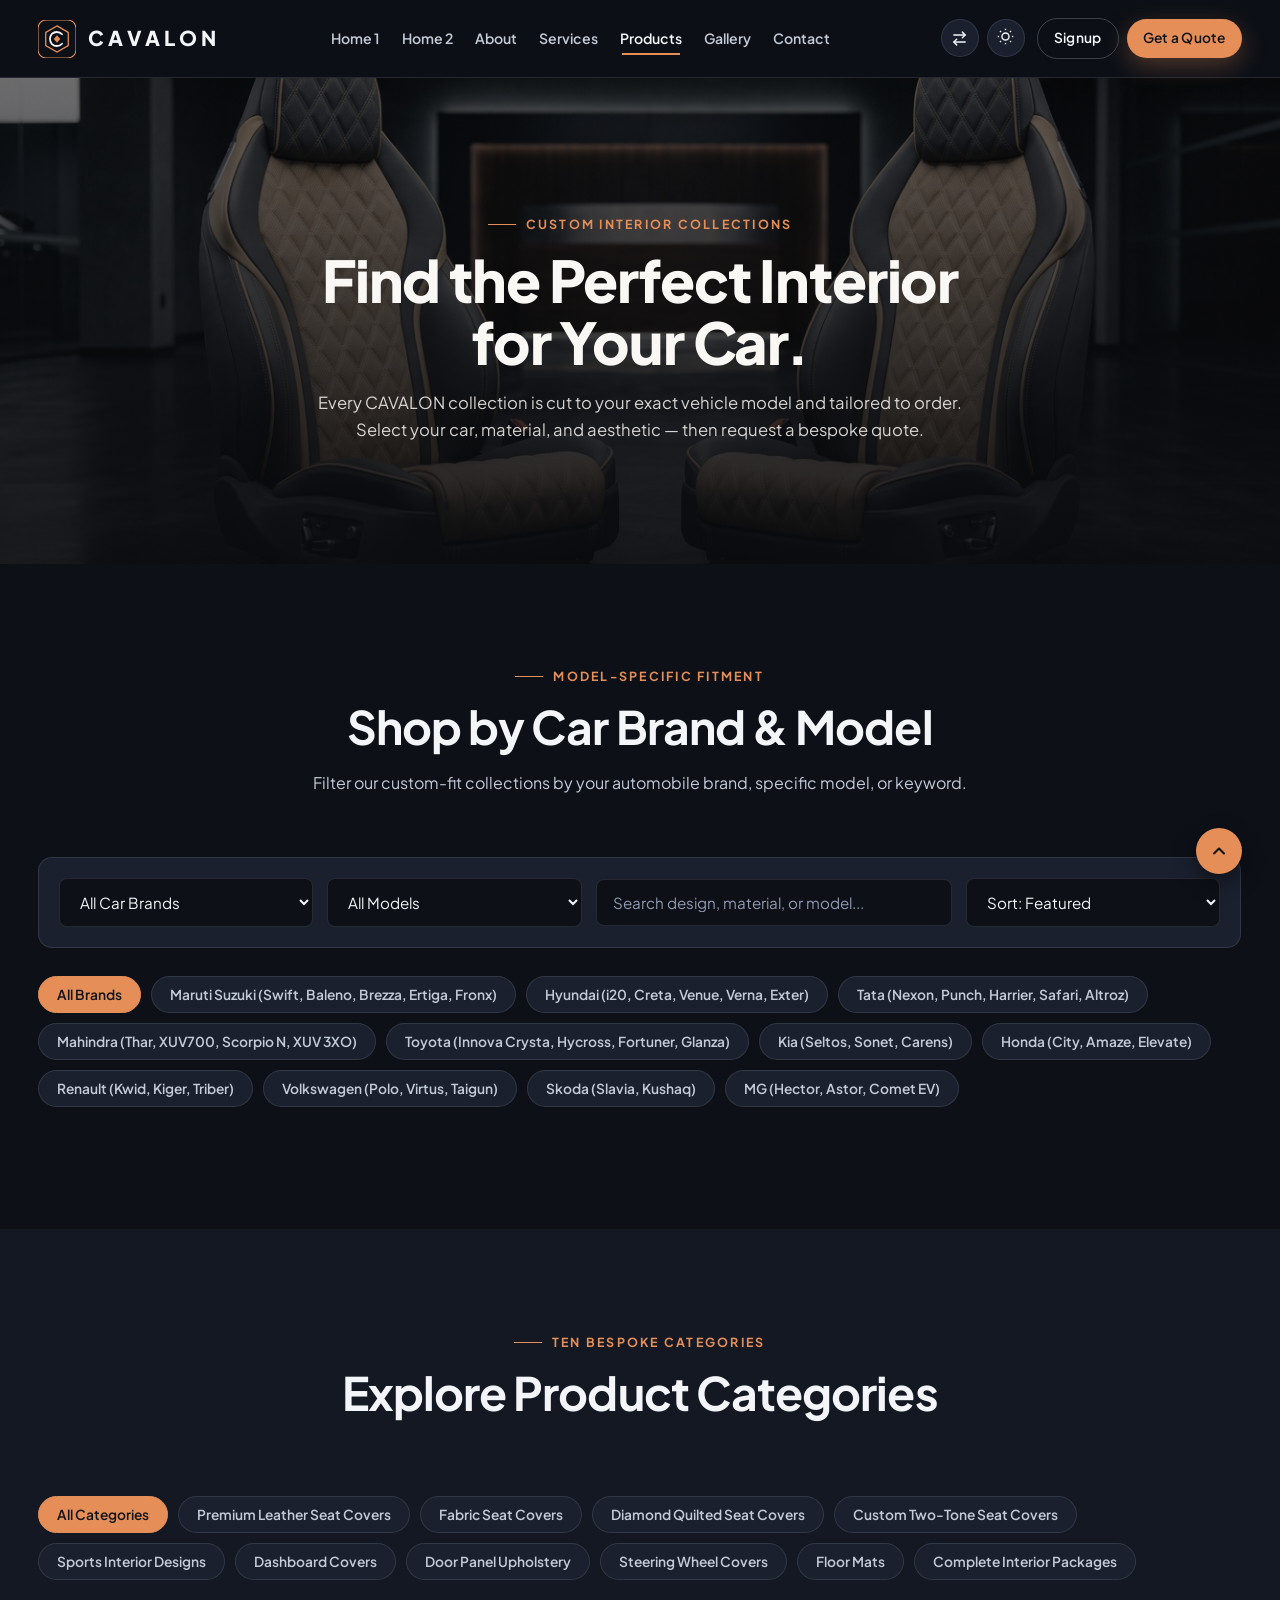
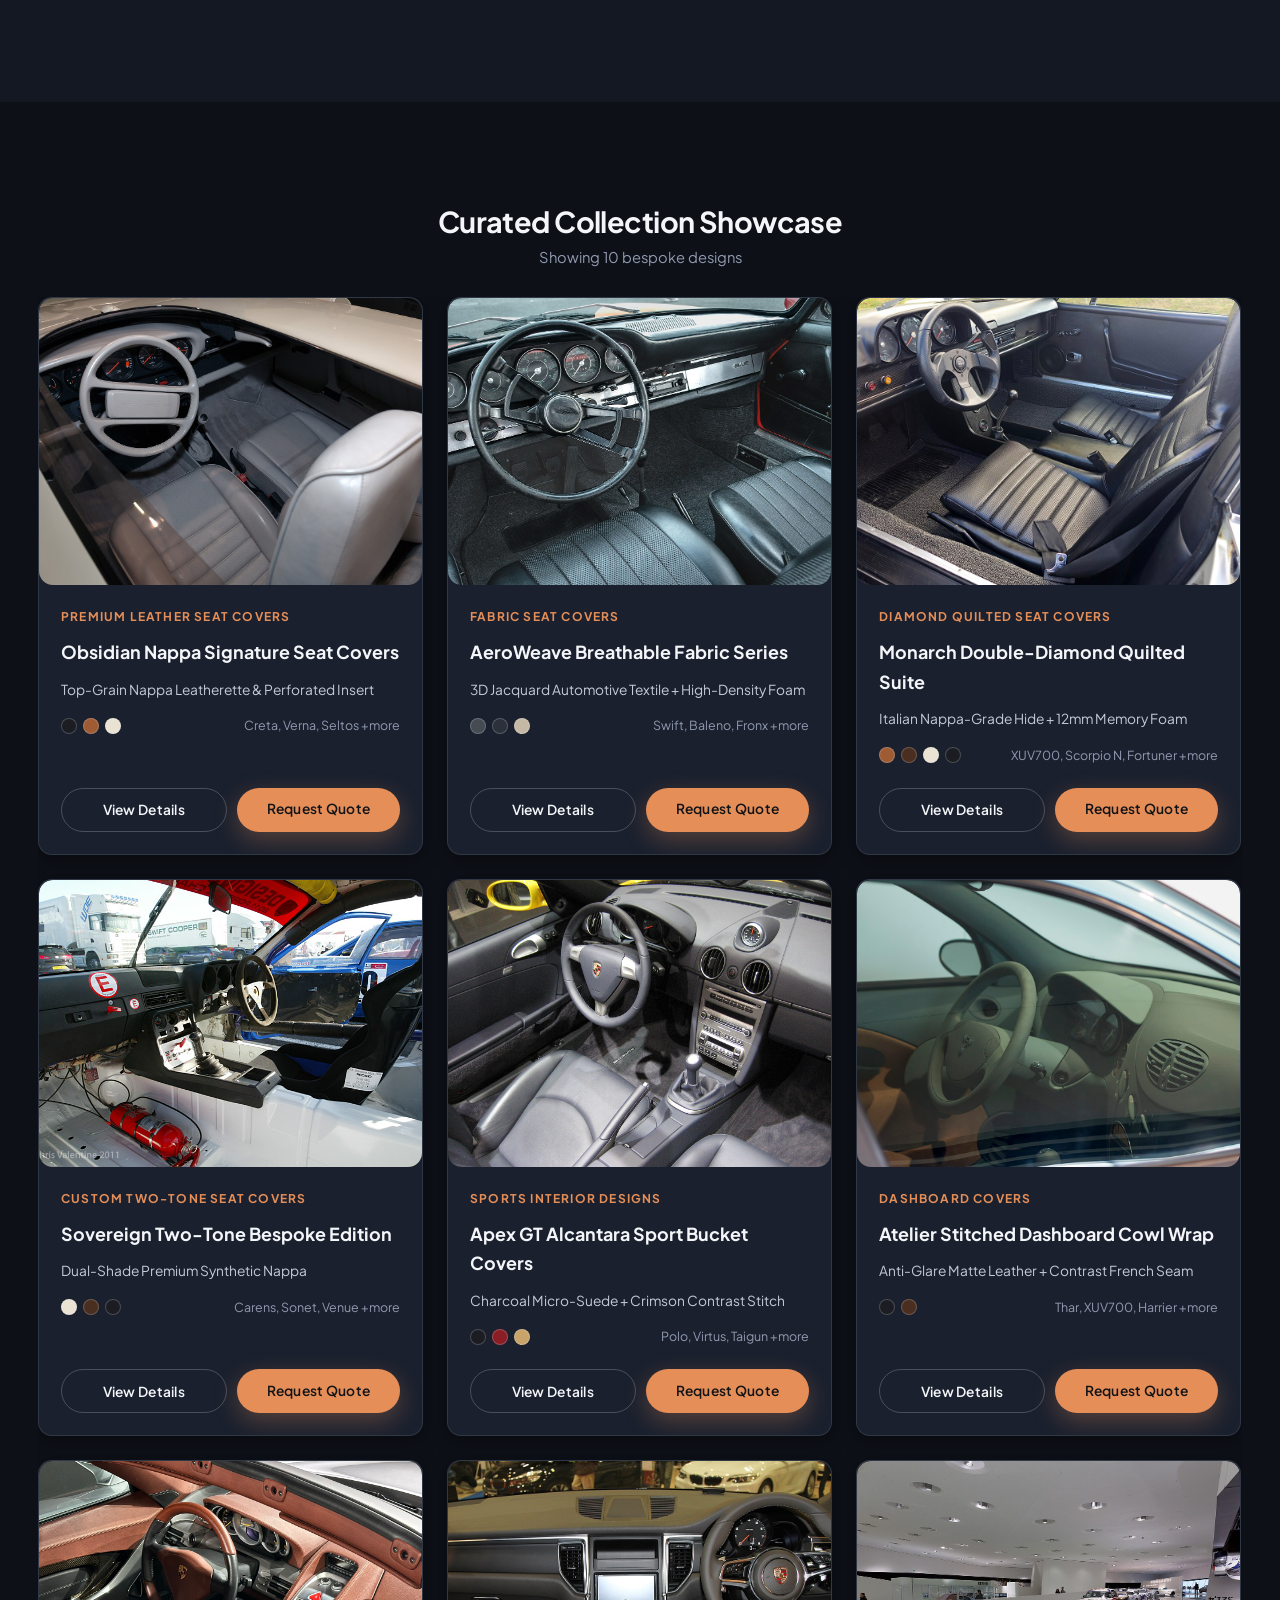
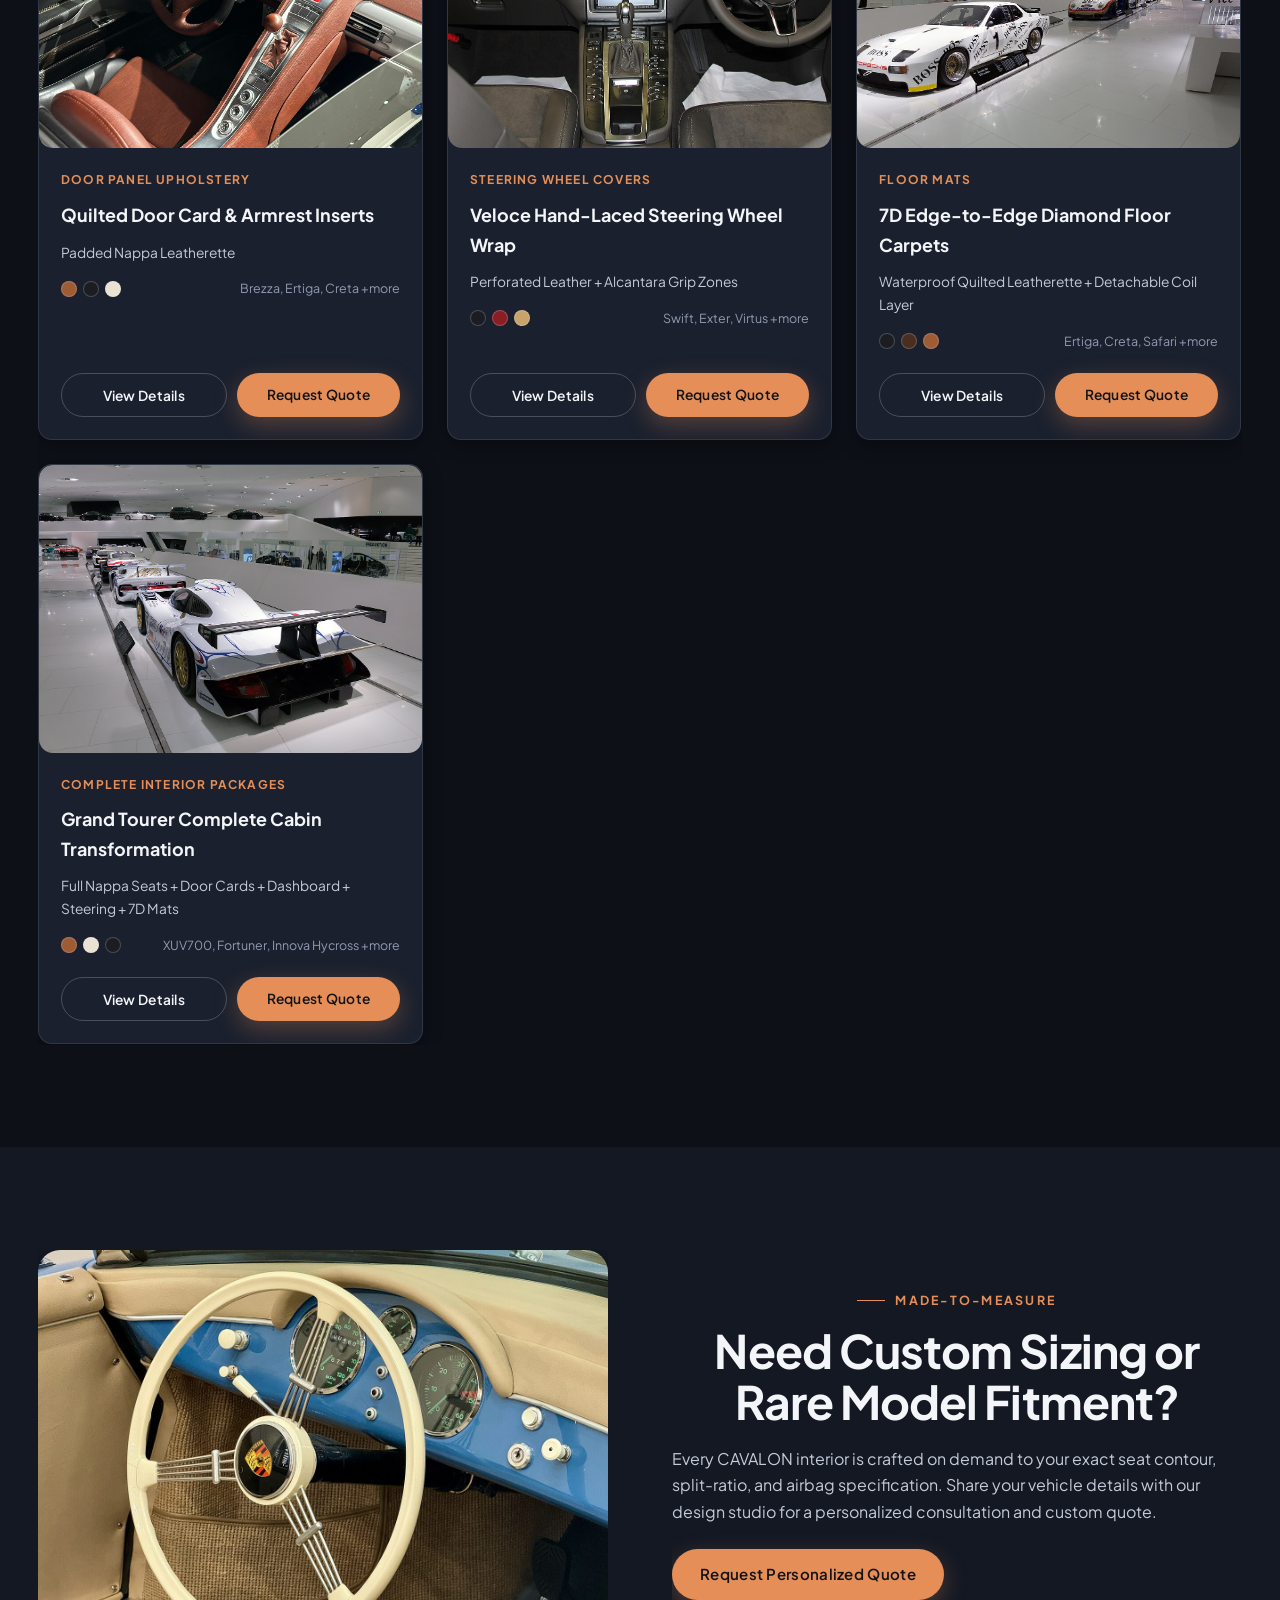
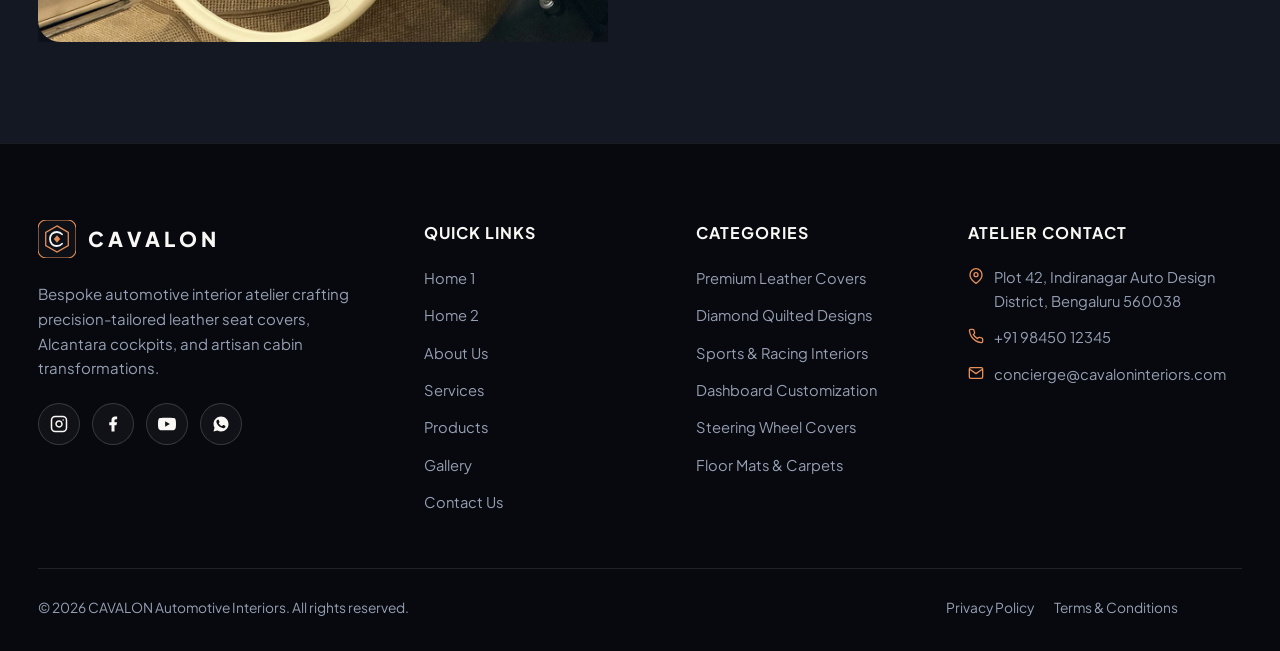
==== commit 12a158f6: "corrections" ====
--- a/products.html
+++ b/products.html
@@ -39,27 +39,25 @@
         </div>
 
         <div class="filter-toolbar" data-anim="fade-up">
-          <div style="display: flex; flex-wrap: wrap; gap: 12px; flex: 1;">
-            <select id="brand-filter" class="form-control" style="max-width: 230px;" aria-label="Filter by Car Brand">
-              <option value="all">All Car Brands</option>
-              <option value="Maruti Suzuki">Maruti Suzuki</option>
-              <option value="Hyundai">Hyundai</option>
-              <option value="Tata">Tata</option>
-              <option value="Mahindra">Mahindra</option>
-              <option value="Toyota">Toyota</option>
-              <option value="Kia">Kia</option>
-              <option value="Honda">Honda</option>
-              <option value="Renault">Renault</option>
-              <option value="Volkswagen">Volkswagen</option>
-              <option value="Skoda">Skoda</option>
-              <option value="MG">MG</option>
-            </select>
-            <select id="model-filter" class="form-control" style="max-width: 230px;" aria-label="Filter by Car Model">
-              <option value="all">All Models</option>
-            </select>
-            <input type="search" id="product-search" class="form-control" style="max-width: 280px;" placeholder="Search design, material, or model..." aria-label="Search products" />
-          </div>
-          <select id="product-sort" class="form-control" style="max-width: 210px;" aria-label="Sort Products">
+          <select id="brand-filter" class="form-control" aria-label="Filter by Car Brand">
+            <option value="all">All Car Brands</option>
+            <option value="Maruti Suzuki">Maruti Suzuki</option>
+            <option value="Hyundai">Hyundai</option>
+            <option value="Tata">Tata</option>
+            <option value="Mahindra">Mahindra</option>
+            <option value="Toyota">Toyota</option>
+            <option value="Kia">Kia</option>
+            <option value="Honda">Honda</option>
+            <option value="Renault">Renault</option>
+            <option value="Volkswagen">Volkswagen</option>
+            <option value="Skoda">Skoda</option>
+            <option value="MG">MG</option>
+          </select>
+          <select id="model-filter" class="form-control" aria-label="Filter by Car Model">
+            <option value="all">All Models</option>
+          </select>
+          <input type="search" id="product-search" class="form-control" placeholder="Search design, material, or model..." aria-label="Search products" />
+          <select id="product-sort" class="form-control" aria-label="Sort Products">
             <option value="featured">Sort: Featured</option>
             <option value="az">Sort: Name (A–Z)</option>
             <option value="za">Sort: Name (Z–A)</option>
--- a/assets/css/styles.css
+++ b/assets/css/styles.css
@@ -651,7 +651,7 @@
 }
 
 .back-to-top-btn {
-  position: absolute;
+  position: fixed;
   bottom: 26px;
   inset-inline-end: clamp(16px, 3vw, 40px);
   width: 46px;
@@ -664,6 +664,7 @@
   justify-content: center;
   box-shadow: 0 8px 22px rgba(0, 0, 0, 0.45);
   transition: transform 0.35s var(--ease-luxury), background-color 0.25s ease;
+  z-index: 990;
 }
 
 .back-to-top-btn:hover {
--- a/assets/css/pages.css
+++ b/assets/css/pages.css
@@ -713,16 +713,20 @@
    PRODUCTS — 5 SECTIONS
    ========================================================================== */
 .filter-toolbar {
-  display: flex;
-  flex-wrap: wrap;
+  display: grid;
+  grid-template-columns: 1fr 1fr 1.4fr 1fr;
   gap: 14px;
   align-items: center;
-  justify-content: space-between;
   margin-bottom: 28px;
   padding: 20px;
   background-color: var(--bg-elevated);
   border: 1px solid var(--border-color);
   border-radius: var(--radius-md);
+}
+
+.filter-toolbar .form-control {
+  width: 100%;
+  max-width: 100%;
 }
 
 .brand-pills {
@@ -866,6 +870,10 @@
   grid-column: 1 / -1;
 }
 
+.quote-form-card .btn {
+  width: 100%;
+}
+
 /* ==========================================================================
    AUTH PAGES (LOGIN & SIGNUP)
    ========================================================================== */
@@ -904,6 +912,37 @@
   display: flex;
   justify-content: center;
   margin-bottom: 24px;
+}
+
+.auth-card-brand .brand-lockup {
+  transition: transform 0.25s ease, opacity 0.25s ease;
+}
+
+.auth-card-brand .brand-lockup:hover {
+  transform: translateY(-2px);
+  opacity: 0.92;
+}
+
+.auth-link,
+#forgot-pw-btn,
+.auth-card a:not(.brand-lockup) {
+  color: var(--accent);
+  font-weight: 600;
+  text-decoration: none;
+  cursor: pointer;
+  background: none;
+  border: none;
+  padding: 0;
+  transition: color 0.25s ease, text-decoration 0.25s ease, opacity 0.25s ease;
+  display: inline-block;
+}
+
+.auth-link:hover,
+#forgot-pw-btn:hover,
+.auth-card a:not(.brand-lockup):hover {
+  color: var(--accent-hover);
+  text-decoration: underline;
+  text-underline-offset: 4px;
 }
 
 .password-wrap {
@@ -920,14 +959,19 @@
   inset-inline-end: 12px;
   transform: translateY(-50%);
   color: var(--text-muted);
-  padding: 4px;
+  padding: 6px;
+  border-radius: 50%;
   display: inline-flex;
   align-items: center;
   justify-content: center;
+  cursor: pointer;
+  transition: color 0.25s ease, background-color 0.25s ease, transform 0.25s ease;
 }
 
 .eye-toggle-btn:hover {
   color: var(--accent);
+  background-color: var(--accent-light);
+  transform: translateY(-50%) scale(1.12);
 }
 
 .social-auth-row {
@@ -946,25 +990,49 @@
   display: inline-flex;
   align-items: center;
   justify-content: center;
-  transition: transform 0.3s var(--ease-luxury), border-color 0.3s ease, box-shadow 0.3s ease;
+  cursor: pointer;
+  transition: transform 0.3s var(--ease-luxury), border-color 0.3s ease, box-shadow 0.3s ease, background-color 0.3s ease;
+}
+
+.social-auth-icon svg {
+  transition: transform 0.25s ease;
+}
+
+.social-auth-icon:hover {
+  cursor: pointer;
+}
+
+.social-auth-icon:hover svg {
+  transform: scale(1.12);
 }
 
 .social-auth-icon.g-btn:hover {
-  transform: translateY(-4px) scale(1.06);
+  transform: translateY(-4px) scale(1.08);
   border-color: #4285F4;
-  box-shadow: 0 8px 20px rgba(66, 133, 244, 0.25);
+  background-color: rgba(66, 133, 244, 0.08);
+  box-shadow: 0 8px 20px rgba(66, 133, 244, 0.28);
 }
 
 .social-auth-icon.f-btn:hover {
-  transform: translateY(-4px) scale(1.06);
+  transform: translateY(-4px) scale(1.08);
   border-color: #1877F2;
-  box-shadow: 0 8px 20px rgba(24, 119, 242, 0.25);
+  background-color: rgba(24, 119, 242, 0.08);
+  box-shadow: 0 8px 20px rgba(24, 119, 242, 0.28);
 }
 
 .social-auth-icon.a-btn:hover {
-  transform: translateY(-4px) scale(1.06);
-  border-color: var(--text-primary);
-  box-shadow: 0 8px 20px rgba(128, 128, 128, 0.28);
+  transform: translateY(-4px) scale(1.08);
+  border-color: var(--accent);
+  background-color: var(--accent-light);
+  box-shadow: 0 8px 20px var(--accent-glow);
+}
+
+.auth-top-controls .icon-toggle-btn:hover {
+  border-color: var(--accent);
+  color: var(--accent);
+  background-color: var(--bg-elevated);
+  transform: translateY(-2px) scale(1.06);
+  box-shadow: 0 4px 14px var(--accent-glow);
 }
 
 /* ==========================================================================
@@ -994,9 +1062,24 @@
   .quote-form-grid {
     grid-template-columns: repeat(2, 1fr);
   }
+  .testimonials-grid .testimonial-card:last-child:nth-child(odd),
+  #service-packages .products-grid > :last-child:nth-child(odd),
+  #service-packages .card:last-child:nth-child(odd) {
+    grid-column: 1 / -1;
+    justify-self: center;
+    margin-inline: auto;
+    width: 100%;
+    max-width: calc((100% - 24px) / 2);
+  }
+  #gallery-cta .btn {
+    display: flex;
+    width: fit-content;
+    margin-inline: auto;
+  }
   .gallery-masonry,
   .mosaic-grid,
   .contact-info-grid,
+  .filter-toolbar,
   .categories-grid-4 {
     grid-template-columns: repeat(2, 1fr);
   }
@@ -1013,6 +1096,7 @@
   .gallery-masonry,
   .mosaic-grid,
   .contact-info-grid,
+  .filter-toolbar,
   .categories-grid-4,
   .asymmetric-collections,
   .quote-form-grid,
@@ -1024,4 +1108,29 @@
     margin-inline: 0;
     margin-top: 18px;
   }
-}
+  .testimonials-grid .testimonial-card:last-child:nth-child(odd),
+  #service-packages .products-grid > :last-child:nth-child(odd),
+  #service-packages .card:last-child:nth-child(odd) {
+    grid-column: auto;
+    max-width: 100%;
+    margin-inline: 0;
+  }
+  #gallery-cta .btn {
+    width: 100%;
+    margin-inline: 0;
+  }
+  .brand-pills {
+    display: flex;
+    flex-direction: column;
+    width: 100%;
+    gap: 8px;
+  }
+  .brand-pills .filter-pill {
+    width: 100%;
+    text-align: center;
+    justify-content: center;
+    display: inline-flex;
+    align-items: center;
+    padding: 10px 18px;
+  }
+}
